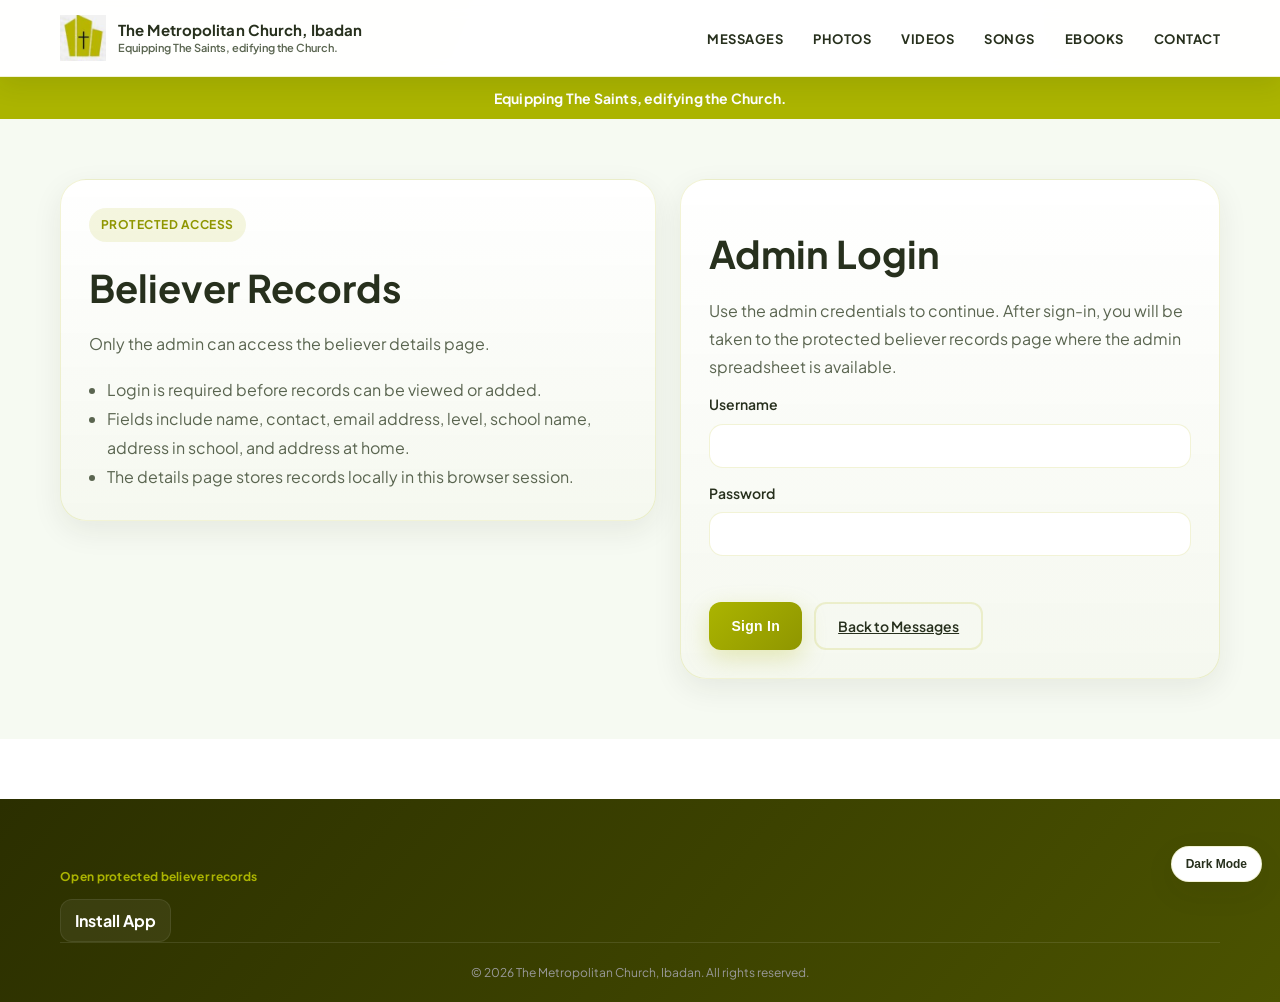
==== believer-details.html @ b8ca04b3 "Add files via upload" ====
<!DOCTYPE html>
<html lang="en">
<head>
    <meta charset="UTF-8">
    <meta name="viewport" content="width=device-width, initial-scale=1.0">
    <title>Believer Details | The Metropolitan Church, Ibadan</title>
    <link rel="stylesheet" href="styles.css">
</head>
<body>
    <nav class="navbar">
        <div class="nav-container">
            <div class="nav-logo">
                <img src="logo.png" alt="The Metropolitan Church logo" class="church-logo-image">
                <div class="brand-text">
                    <span class="church-name">The Metropolitan Church, Ibadan</span>
                    <span class="church-motto">Equipping The Saints, edifying the Church.</span>
                </div>
            </div>
            <ul class="nav-menu" id="navMenu">
                <li class="nav-item"><a href="index.html" class="nav-link">MESSAGES</a></li>
                <li class="nav-item"><a href="photos.html" class="nav-link">PHOTOS</a></li>
                <li class="nav-item"><a href="videos.html" class="nav-link">VIDEOS</a></li>
                <li class="nav-item"><a href="songs.html" class="nav-link">SONGS</a></li>
                <li class="nav-item"><a href="ebooks.html" class="nav-link">EBOOKS</a></li>
                <li class="nav-item"><a href="contact.html" class="nav-link">CONTACT</a></li>
            </ul>
            <div class="nav-toggle" id="navToggle">
                <span></span>
                <span></span>
                <span></span>
            </div>
        </div>
    </nav>

    <section class="motto-banner" aria-label="Church motto">
        <p>Equipping The Saints, edifying the Church.</p>
    </section>

    <section class="section bg-light">
        <div class="container" id="believerDetailsPage">
            <div class="auth-panel" style="max-width: 760px; margin: 0 auto;">
                <span class="auth-kicker">Protected Records</span>
                <h2>Admin Spreadsheet</h2>
                <p>This page is limited to admin access. Use the spreadsheet link below to view the records.</p>
                <div class="details-toolbar-actions" style="margin-top: 22px; flex-wrap: wrap;">
                    <a href="https://docs.google.com/spreadsheets/d/1bCGuGFbTkvkgX9Ftc40aV59Pl0Q-dfIAztJ81ndfBuY/edit?usp=sharing" target="_blank" rel="noopener noreferrer" class="btn btn-primary">Open Admin Spreadsheet</a>
                    <button type="button" id="logoutBtn" class="btn btn-secondary">Logout</button>
                </div>
            </div>
        </div>
    </section>

    <footer class="footer">
        <div class="container">
            <div class="footer-admin-link">
                <a href="believer-login.html">Admin Access</a>
            </div>
            <div class="footer-install">
                <a href="#" id="installAppLink" class="install-link">Install App</a>
            </div>
            <div class="footer-bottom">
                <p>&copy; 2026 The Metropolitan Church, Ibadan. All rights reserved.</p>
            </div>
        </div>
    </footer>

    <script src="script.js"></script>
</body>
</html>
---- styles.css ----
/* ============================================
   Global Styles
   ============================================ */
@import url('https://fonts.googleapis.com/css2?family=Plus+Jakarta+Sans:wght@400;500;600;700;800&family=Source+Serif+4:wght@600;700&display=swap');

* {
    margin: 0;
    padding: 0;
    box-sizing: border-box;
}

:root {
    --primary-color: #abb400;
    --primary-dark: #8f9600;
    --dark-bg: #ffffff;
    --light-bg: #f6faf2;
    --soft-bg: #fbfdf8;
    --text-dark: #27301d;
    --text-light: #5a6550;
    --white: #ffffff;
    --border-color: #d8e1cf;
    --shadow-soft: 0 10px 30px rgba(35, 43, 24, 0.08);
    --shadow-card: 0 14px 28px rgba(35, 43, 24, 0.09);
    --radius-sm: 8px;
    --radius-md: 14px;
    --radius-lg: 20px;
    --page-bg: #ffffff;
    --page-bg-alt: #f6faf2;
    --surface-bg: rgba(255, 255, 255, 0.93);
    --surface-border: rgba(171, 180, 0, 0.16);
    --text-primary: #27301d;
    --text-secondary: #5a6550;
    --footer-bg: linear-gradient(130deg, #2b2f00 0%, #3c4200 55%, #4b5300 100%);
    --footer-link: #ccc;
    --theme-toggle-bg: #ffffff;
    --theme-toggle-color: #27301d;
    --card-bg: #ffffff;
    --input-bg: #ffffff;
    --input-color: #27301d;
}

body[data-theme='dark'] {
    --page-bg: #0f1310;
    --page-bg-alt: #171c18;
    --surface-bg: rgba(18, 23, 19, 0.92);
    --surface-border: rgba(171, 180, 0, 0.18);
    --text-primary: #edf2e6;
    --text-secondary: #b7c1ad;
    --footer-bg: linear-gradient(130deg, #0d1008 0%, #14190d 55%, #1b220f 100%);
    --footer-link: #d2d8ca;
    --theme-toggle-bg: #1f241d;
    --theme-toggle-color: #edf2e6;
    --card-bg: #171c18;
    --input-bg: #111611;
    --input-color: #edf2e6;
}

body {
    font-family: 'Plus Jakarta Sans', 'Segoe UI', Tahoma, Geneva, Verdana, sans-serif;
    line-height: 1.6;
    color: var(--text-primary);
    background:
        radial-gradient(circle at 10% -10%, rgba(171, 180, 0, 0.12), transparent 38%),
        radial-gradient(circle at 95% 0%, rgba(171, 180, 0, 0.08), transparent 30%),
        var(--page-bg);
    transition: background-color 0.3s ease, color 0.3s ease;
}

.container {
    max-width: 1200px;
    margin: 0 auto;
    padding: 0 20px;
}

/* ============================================
   Navigation
   ============================================ */
.navbar {
    background: var(--surface-bg);
    padding: 15px 0;
    position: sticky;
    top: 0;
    z-index: 1000;
    border-bottom: 1px solid var(--surface-border);
    box-shadow: 0 8px 24px rgba(33, 41, 22, 0.1);
    backdrop-filter: blur(8px);
}

.nav-container {
    max-width: 1200px;
    margin: 0 auto;
    padding: 0 20px;
    display: flex;
    justify-content: space-between;
    align-items: center;
}

.nav-logo {
    display: flex;
    align-items: center;
    gap: 12px;
    font-weight: 600;
    color: var(--text-primary);
    font-size: 16px;
}

.church-logo-image {
    width: 46px;
    height: 46px;
    object-fit: contain;
    flex: 0 0 auto;
}

.brand-text {
    display: flex;
    flex-direction: column;
    gap: 2px;
}

.church-name {
    display: inline;
    font-size: 15px;
    font-weight: 700;
    line-height: 1.1;
    letter-spacing: 0.1px;
}

.church-motto {
    font-size: 11px;
    color: var(--text-secondary);
    line-height: 1.2;
}

.nav-menu {
    display: flex;
    list-style: none;
    gap: 30px;
    align-items: center;
}

.nav-item {
    position: relative;
}

.nav-link {
    color: var(--text-primary);
    text-decoration: none;
    font-size: 13px;
    font-weight: 700;
    letter-spacing: 0.5px;
    transition: color 0.3s ease;
    padding: 6px 0;
    position: relative;
}

.nav-link::after {
    content: '';
    position: absolute;
    left: 0;
    bottom: -2px;
    width: 100%;
    height: 2px;
    background: var(--primary-color);
    transform: scaleX(0);
    transform-origin: left;
    transition: transform 0.25s ease;
}

.nav-link:hover {
    color: var(--primary-color);
}

.nav-link:hover::after {
    transform: scaleX(1);
}

.nav-item.dropdown .nav-link::after {
    content: '▼';
    font-size: 10px;
    margin-left: 5px;
}

.dropdown-menu {
    display: none;
    position: absolute;
    top: 100%;
    left: 0;
    background: var(--surface-bg);
    border: 1px solid var(--surface-border);
    list-style: none;
    min-width: 180px;
    margin-top: 10px;
    border-radius: var(--radius-sm);
    overflow: hidden;
    box-shadow: var(--shadow-soft);
}

.dropdown-menu li a {
    display: block;
    padding: 10px 15px;
    color: var(--text-primary);
    text-decoration: none;
    font-size: 12px;
    transition: background 0.3s ease;
}

.dropdown-menu li a:hover {
    background: var(--primary-color);
    color: var(--white);
}

.nav-item:hover .dropdown-menu {
    display: block;
}

.nav-toggle {
    display: none;
    flex-direction: column;
    cursor: pointer;
}

.nav-toggle span {
    width: 25px;
    height: 3px;
    background: var(--text-primary);
    margin: 5px 0;
    border-radius: 2px;
    transition: all 0.3s ease;
}

/* ============================================
   Hero Section
   ============================================ */
.hero {
    background:
        linear-gradient(120deg, rgba(171, 180, 0, 0.95) 0%, rgba(241, 246, 224, 0.95) 52%, rgba(255, 255, 255, 1) 100%),
        radial-gradient(circle at 80% 12%, rgba(143, 150, 0, 0.25), transparent 34%);
    color: #1f2a11;
    padding: 100px 20px;
    text-align: center;
    min-height: 500px;
    display: flex;
    align-items: center;
    justify-content: center;
    position: relative;
}

.hero::after {
    content: '';
    position: absolute;
    inset: 0;
    background: linear-gradient(to bottom, rgba(255, 255, 255, 0), rgba(255, 255, 255, 0.22));
    pointer-events: none;
}

.motto-banner {
    background: #abb400;
    color: #ffffff;
    text-align: center;
    padding: 10px 16px;
    font-weight: 700;
    font-size: 14px;
    letter-spacing: 0.2px;
}

.motto-banner p {
    margin: 0;
}

.breadcrumb-bar {
    padding: 18px 0 0;
}

.breadcrumb {
    display: inline-flex;
    align-items: center;
    gap: 8px;
    padding: 10px 14px;
    background: rgba(171, 180, 0, 0.08);
    border: 1px solid rgba(171, 180, 0, 0.18);
    border-radius: 999px;
    font-size: 14px;
    color: var(--text-light);
    box-shadow: 0 2px 8px rgba(0, 0, 0, 0.04);
}

.breadcrumb a {
    color: var(--text-primary);
    text-decoration: none;
    font-weight: 600;
}

.breadcrumb a:hover {
    color: var(--primary-color);
}

.breadcrumb-separator {
    color: var(--primary-dark);
}

.breadcrumb-current {
    color: var(--text-light);
    font-weight: 600;
}

.hero-content h1 {
    font-family: 'Source Serif 4', Georgia, serif;
    font-size: 48px;
    margin-bottom: 10px;
    font-weight: 700;
    letter-spacing: 0.25px;
}

.hero-content p {
    font-size: 24px;
    margin-bottom: 30px;
    opacity: 0.95;
}

.hero-motto {
    font-size: 18px;
    margin-top: -10px;
    margin-bottom: 28px;
}

.cta-button {
    background: linear-gradient(135deg, var(--primary-color) 0%, var(--primary-dark) 100%);
    color: var(--white);
    border: none;
    padding: 15px 40px;
    font-size: 16px;
    font-weight: 700;
    letter-spacing: 0.5px;
    border-radius: 14px;
    cursor: pointer;
    transition: all 0.3s cubic-bezier(0.4, 0, 0.2, 1);
    box-shadow: 0 12px 28px rgba(143, 150, 0, 0.32);
    position: relative;
    overflow: hidden;
}

.cta-button::before {
    content: '';
    position: absolute;
    top: 0;
    left: -100%;
    width: 100%;
    height: 100%;
    background: linear-gradient(90deg, transparent, rgba(255, 255, 255, 0.2), transparent);
    transition: left 0.6s ease;
}

.cta-button:hover::before {
    left: 100%;
}

.cta-button:hover {
    background: linear-gradient(135deg, var(--primary-dark) 0%, color-mix(in srgb, var(--primary-dark) 70%, black 30%) 100%);
    transform: translateY(-4px);
    box-shadow: 0 16px 36px rgba(143, 150, 0, 0.4);
}

.cta-button:active {
    transform: translateY(-1px);
    box-shadow: 0 8px 20px rgba(143, 150, 0, 0.28);
}

/* ============================================
   Sections
   ============================================ */
.section {
    padding: 60px 0;
    position: relative;
}

.section.bg-light {
    background-color: var(--page-bg-alt);
}

.section-title {
    font-family: 'Source Serif 4', Georgia, serif;
    font-size: 32px;
    font-weight: 700;
    margin-bottom: 40px;
    color: var(--text-primary);
    border-bottom: 3px solid var(--primary-color);
    padding-bottom: 15px;
    display: inline-block;
}

/* ============================================
   Media Grid
   ============================================ */
.media-grid {
    display: grid;
    grid-template-columns: repeat(auto-fit, minmax(300px, 1fr));
    gap: 30px;
}

@media (max-width: 768px) {
    .media-grid {
        display: flex;
        gap: 18px;
        overflow-x: auto;
        overflow-y: hidden;
        padding-bottom: 12px;
        scroll-behavior: smooth;
        -webkit-overflow-scrolling: touch;
        scroll-snap-type: x proximity;
    }

    .media-grid::-webkit-scrollbar {
        height: 6px;
    }

    .media-grid::-webkit-scrollbar-track {
        background: rgba(16, 20, 12, 0.08);
        border-radius: 999px;
    }

    .media-grid::-webkit-scrollbar-thumb {
        background: var(--primary-color);
        border-radius: 999px;
    }

    .media-card {
        flex: 0 0 clamp(260px, 82vw, 340px);
        max-width: clamp(260px, 82vw, 340px);
        scroll-snap-align: start;
        scroll-snap-stop: always;
    }

    .grid-actions {
        display: flex;
        justify-content: center;
        position: sticky;
        bottom: 14px;
        z-index: 5;
        padding: 14px 0 6px;
        margin-top: 10px;
        background: linear-gradient(180deg, rgba(250, 248, 242, 0.15), rgba(250, 248, 242, 0.96) 38%, rgba(250, 248, 242, 1) 100%);
        backdrop-filter: blur(8px);
    }

    #seeMoreBtn {
        display: inline-flex;
        align-items: center;
        justify-content: center;
        margin: 0 auto;
        padding: 10px 22px;
        border-radius: 999px;
        box-shadow: 0 10px 24px rgba(16, 20, 12, 0.12);
    }
}

.media-card {
    background: linear-gradient(180deg, var(--card-bg) 0%, rgba(255,255,255,0.02) 100%);
    border: 1px solid rgba(16,20,12,0.06);
    border-radius: 14px;
    overflow: hidden;
    box-shadow: 0 8px 22px rgba(16,20,12,0.06);
    transition: transform 0.28s cubic-bezier(.2,.8,.2,1), box-shadow 0.28s ease;
    cursor: default;
}

/* Hide cards beyond visible limit */
.media-card.hidden {
    display: none;
}

.media-card:hover {
    transform: translateY(-6px);
    box-shadow: 0 18px 40px rgba(16,20,12,0.08);
}

.media-image {
    height: 180px;
    background: linear-gradient(135deg, #abb400 0%, #ffffff 100%);
    display: flex;
    align-items: center;
    justify-content: center;
    position: relative;
}

.power-summit-image {
    background:
        linear-gradient(rgba(35, 24, 10, 0.18), rgba(35, 24, 10, 0.18)),
        url('https://res.cloudinary.com/db1aj40dk/image/upload/v1778685741/powersummit1.0_k0af6x.jpg') center/cover no-repeat;
    border-bottom: 1px solid rgba(35, 24, 10, 0.12);
}

.cultivating-prayer-image {
    background:
        linear-gradient(rgba(35, 10, 60, 0.16), rgba(35, 10, 60, 0.16)),
        url('https://res.cloudinary.com/db1aj40dk/image/upload/v1778685740/cultivatingalifeofprayer_sh8bt3.jpg') center/cover no-repeat;
    border-bottom: 1px solid rgba(35, 10, 60, 0.12);
}

.leading-spirit-image {
    background:
        linear-gradient(rgba(15, 60, 120, 0.15), rgba(15, 60, 120, 0.15)),
        url('https://res.cloudinary.com/db1aj40dk/image/upload/v1778685742/The_Leading_of_the_Spirit_y01jgt.jpg') center/cover no-repeat;
    border-bottom: 1px solid rgba(15, 60, 120, 0.12);
}

.vision-image {
    background:
        linear-gradient(rgba(84, 50, 150, 0.15), rgba(84, 50, 150, 0.15)),
        url('https://res.cloudinary.com/db1aj40dk/image/upload/v1778685740/The_Vison_of_The_Metropolitan_Church_e2byh7.jpg') center/cover no-repeat;
    border-bottom: 1px solid rgba(84, 50, 150, 0.12);
}

.media-card h3 {
    padding: 22px 20px 8px;
    font-size: 18px;
    font-weight: 700;
    color: var(--text-primary);
    letter-spacing: 0.2px;
}

.media-card p {
    padding: 0 20px 16px;
    color: var(--text-secondary);
    font-size: 14px;
    line-height: 1.6;
}

.card-link {
    display: block;
    padding: 10px 20px 20px;
    color: var(--primary-color);
    text-decoration: none;
    font-weight: 600;
    font-size: 14px;
    transition: color 0.3s ease;
}

.card-link:hover {
    color: var(--primary-dark);
}

/* ============================================
   Radio Player
   ============================================ */
.radio-player {
    background: linear-gradient(160deg, var(--card-bg) 0%, var(--page-bg-alt) 100%);
    border: 1px solid rgba(171, 180, 0, 0.2);
    border-radius: var(--radius-lg);
    padding: 40px;
    text-align: center;
    box-shadow: var(--shadow-soft);
}

.radio-player h3 {
    font-size: 28px;
    margin-bottom: 10px;
    color: var(--text-primary);
}

.radio-player p {
    color: var(--text-secondary);
    margin-bottom: 30px;
}

.player-controls {
    display: flex;
    justify-content: center;
    align-items: center;
    gap: 30px;
    flex-wrap: wrap;
}

.play-btn {
    background: var(--primary-color);
    color: var(--white);
    border: none;
    padding: 12px 30px;
    font-size: 16px;
    font-weight: 600;
    border-radius: 999px;
    cursor: pointer;
    transition: all 0.3s ease;
    box-shadow: 0 8px 18px rgba(143, 150, 0, 0.32);
}

.play-btn:hover {
    background: var(--primary-dark);
}

.volume-control {
    display: flex;
    align-items: center;
    gap: 10px;
}

.volume-control input[type="range"] {
    width: 150px;
    cursor: pointer;
}

/* ============================================
   Video Cards
   ============================================ */
.video-card {
    background: var(--card-bg);
    border: 1px solid rgba(171, 180, 0, 0.18);
    border-radius: var(--radius-md);
    overflow: hidden;
    box-shadow: var(--shadow-soft);
    transition: all 0.3s ease;
}

.video-card:hover {
    transform: translateY(-5px);
    box-shadow: var(--shadow-card);
}

.video-thumbnail {
    height: 200px;
    background: linear-gradient(135deg, #abb400 0%, #ffffff 100%);
    position: relative;
    display: flex;
    align-items: center;
    justify-content: center;
}

.video-thumbnail::after {
    content: '▶';
    font-size: 48px;
    color: var(--white);
    opacity: 0.8;
}

.video-card h3 {
    padding: 20px 20px 10px;
    font-size: 18px;
    color: var(--text-primary);
}

.video-card p {
    padding: 0 20px 20px;
    color: var(--text-secondary);
    font-size: 14px;
}

/* ============================================
   Songs Grid
   ============================================ */
.songs-grid {
    display: grid;
    grid-template-columns: repeat(auto-fit, minmax(200px, 1fr));
    gap: 25px;
}

.song-item {
    text-align: center;
    cursor: pointer;
    transition: transform 0.3s ease;
    background: linear-gradient(165deg, var(--card-bg) 0%, var(--page-bg-alt) 100%);
    border: 1px solid rgba(171, 180, 0, 0.16);
    border-radius: var(--radius-md);
    padding: 14px;
    box-shadow: 0 8px 18px rgba(35, 43, 24, 0.07);
}

.song-item:hover {
    transform: translateY(-4px);
}

.song-cover {
    width: 100%;
    aspect-ratio: 1;
    background: linear-gradient(135deg, #abb400 0%, #ffffff 100%);
    border-radius: 10px;
    margin-bottom: 15px;
    box-shadow: 0 8px 18px rgba(35, 43, 24, 0.12);
}

.song-item h4 {
    font-size: 16px;
    color: var(--text-primary);
    margin-bottom: 5px;
}

.song-item p {
    font-size: 13px;
    color: var(--text-secondary);
}

.song-link {
    display: inline-block;
    margin-top: 12px;
    padding: 8px 16px;
    background: var(--primary-color);
    color: var(--white);
    text-decoration: none;
    border-radius: 999px;
    font-weight: 600;
    font-size: 12px;
    transition: all 0.3s ease;
}

.song-link:hover {
    background: var(--primary-dark);
    transform: scale(1.05);
}

/* ============================================
   EBooks
   ============================================ */
.ebook-card {
    background: var(--card-bg);
    border: 1px solid rgba(171, 180, 0, 0.18);
    border-radius: var(--radius-md);
    overflow: hidden;
    box-shadow: var(--shadow-soft);
    transition: all 0.3s ease;
}

.ebook-card:hover {
    transform: translateY(-5px);
    box-shadow: var(--shadow-card);
}

.ebook-cover {
    height: 200px;
    background: linear-gradient(135deg, #abb400 0%, #ffffff 100%);
}

.ebook-card h3 {
    padding: 20px 20px 10px;
    font-size: 18px;
    color: var(--text-primary);
}

.ebook-card p {
    padding: 0 20px 15px;
    color: var(--text-secondary);
    font-size: 14px;
}

.download-btn {
    display: inline-block;
    margin: 10px 20px 20px;
    padding: 10px 25px;
    background: var(--primary-color);
    color: var(--white);
    text-decoration: none;
    border-radius: 999px;
    font-weight: 600;
    font-size: 13px;
    transition: all 0.3s ease;
    border: none;
    cursor: pointer;
}

.download-btn:hover {
    background: var(--primary-dark);
}

/* ============================================
   Enhanced Button Styles - Mature & Professional
   ============================================ */

/* Generic button styles used across the site */
.btn {
    display: inline-flex;
    align-items: center;
    justify-content: center;
    gap: 8px;
    padding: 11px 22px;
    border-radius: 12px;
    font-weight: 600;
    font-size: 14px;
    border: none;
    cursor: pointer;
    transition: all 0.3s cubic-bezier(0.4, 0, 0.2, 1);
    position: relative;
    overflow: hidden;
}

/* Enhanced Primary Button */
.btn-primary {
    background: linear-gradient(135deg, var(--primary-color) 0%, var(--primary-dark) 100%);
    color: var(--white);
    box-shadow: 0 8px 24px rgba(171, 180, 0, 0.25);
    letter-spacing: 0.3px;
}

.btn-primary::before {
    content: '';
    position: absolute;
    top: 0;
    left: -100%;
    width: 100%;
    height: 100%;
    background: linear-gradient(90deg, transparent, rgba(255, 255, 255, 0.2), transparent);
    transition: left 0.5s ease;
}

.btn-primary:hover::before {
    left: 100%;
}

.btn-primary:hover {
    background: linear-gradient(135deg, var(--primary-dark) 0%, color-mix(in srgb, var(--primary-dark) 70%, black 30%) 100%);
    transform: translateY(-3px);
    box-shadow: 0 12px 32px rgba(171, 180, 0, 0.35);
}

.btn-primary:active {
    transform: translateY(-1px);
    box-shadow: 0 6px 16px rgba(171, 180, 0, 0.25);
}

/* Secondary Button - Outlined Style */
.btn-secondary {
    background: transparent;
    color: var(--text-primary);
    border: 2px solid var(--surface-border);
}

.btn-secondary:hover {
    border-color: var(--primary-color);
    background: rgba(171, 180, 0, 0.06);
    color: var(--primary-dark);
    transform: translateY(-2px);
    box-shadow: 0 8px 16px rgba(171, 180, 0, 0.12);
}

.btn-secondary:active {
    transform: translateY(0);
}

/* Open Series Button - Unique Chevron Style */
.btn[onclick*="toggleSeries"] {
    background: linear-gradient(135deg, #6b8e00 0%, #5a7600 100%);
    color: #ffffff;
    box-shadow: 0 8px 24px rgba(107, 142, 0, 0.28);
    border: 1px solid rgba(255, 255, 255, 0.15);
    font-weight: 700;
    letter-spacing: 0.5px;
}

.btn[onclick*="toggleSeries"]::after {
    content: '▼';
    display: inline-block;
    font-size: 10px;
    margin-left: 4px;
    transition: transform 0.3s ease;
}

.btn[onclick*="toggleSeries"]:hover {
    background: linear-gradient(135deg, #5a7600 0%, #4a6500 100%);
    transform: translateY(-3px);
    box-shadow: 0 12px 32px rgba(107, 142, 0, 0.35);
}

.btn[onclick*="toggleSeries"]:hover::after {
    transform: translateY(2px);
}

/* Listen Button - Audio Player Style */
.listen-btn {
    background: linear-gradient(135deg, #8f9600 0%, #7a8200 100%);
    color: #ffffff;
    box-shadow: 0 6px 20px rgba(143, 150, 0, 0.24);
    border: 1px solid rgba(255, 255, 255, 0.12);
    -webkit-tap-highlight-color: transparent;
    user-select: none;
    -webkit-user-select: none;
    padding: 9px 18px;
    font-size: 13px;
    font-weight: 600;
    position: relative;
}

.listen-btn::before {
    content: '▶';
    display: inline-block;
    margin-right: 6px;
    font-size: 11px;
    transition: transform 0.3s ease;
}

.listen-btn:hover {
    background: linear-gradient(135deg, #7a8200 0%, #6a7200 100%);
    transform: translateY(-2px);
    box-shadow: 0 8px 24px rgba(143, 150, 0, 0.32);
}

.listen-btn:hover::before {
    transform: scale(1.2);
}

.listen-btn:active {
    transform: translateY(0);
    box-shadow: 0 4px 12px rgba(143, 150, 0, 0.2);
}

/* Folder Access Button - File Manager Style */
.listen-btn[aria-label*="Folder"],
.listen-btn[aria-label*="Access Folder"] {
    background: linear-gradient(135deg, #7a6f4a 0%, #5f5840 100%);
    box-shadow: 0 8px 22px rgba(80, 70, 40, 0.24);
    border: 1px solid rgba(255, 255, 255, 0.12);
    font-weight: 700;
    letter-spacing: 0.3px;
}

.listen-btn[aria-label*="Folder"]::before,
.listen-btn[aria-label*="Access Folder"]::before {
    content: '📁';
    display: inline-block;
    margin-right: 6px;
    font-size: 13px;
}

.listen-btn[aria-label*="Folder"]:hover,
.listen-btn[aria-label*="Access Folder"]:hover {
    background: linear-gradient(135deg, #5f5840 0%, #4a4630 100%);
    transform: translateY(-3px);
    box-shadow: 0 12px 28px rgba(80, 70, 40, 0.32);
}

/* General button focus state */
.btn:focus {
    outline: none;
}

.btn:focus-visible {
    box-shadow: 0 0 0 4px rgba(171, 180, 0, 0.25), 
                inset 0 0 0 2px rgba(171, 180, 0, 0.4);
}

/* ============================================
   Unavailable / Admin Access Pages
   ============================================ */
.notice-card,
.auth-panel {
    background: linear-gradient(180deg, rgba(255,255,255,0.94), rgba(245,248,239,0.98));
    border: 1px solid var(--surface-border);
    border-radius: 26px;
    padding: 28px;
    box-shadow: var(--shadow-soft);
}

.notice-tag,
.auth-kicker {
    display: inline-flex;
    align-items: center;
    gap: 6px;
    padding: 7px 12px;
    border-radius: 999px;
    background: rgba(171, 180, 0, 0.12);
    color: var(--primary-dark);
    font-size: 12px;
    font-weight: 700;
    letter-spacing: 0.04em;
    text-transform: uppercase;
}

.notice-card h2,
.auth-panel h2 {
    margin-top: 16px;
    margin-bottom: 12px;
    font-size: clamp(26px, 4vw, 38px);
}

.notice-card p,
.auth-panel p,
.page-intro {
    color: var(--text-secondary);
    line-height: 1.75;
}

.notice-actions {
    display: flex;
    flex-wrap: wrap;
    gap: 12px;
    margin-top: 24px;
}

.auth-layout {
    display: grid;
    grid-template-columns: minmax(0, 1.05fr) minmax(0, 0.95fr);
    gap: 24px;
    align-items: start;
}

.auth-panel ul {
    margin-top: 18px;
    padding-left: 18px;
    color: var(--text-secondary);
    line-height: 1.8;
}

.auth-form {
    display: grid;
    gap: 14px;
    margin-top: 12px;
}

.auth-form label {
    display: grid;
    gap: 8px;
    font-size: 14px;
    font-weight: 600;
    color: var(--text-primary);
}

.auth-form input,
.auth-form select,
.auth-form textarea {
    width: 100%;
    padding: 12px 14px;
    border: 1px solid var(--surface-border);
    border-radius: 14px;
    background: var(--input-bg);
    color: var(--input-color);
    font-family: inherit;
    font-size: 14px;
}

.auth-form textarea {
    min-height: 110px;
    resize: vertical;
}

.auth-form input:focus,
.auth-form select:focus,
.auth-form textarea:focus {
    outline: none;
    border-color: var(--primary-color);
    box-shadow: 0 0 0 3px rgba(168, 178, 17, 0.18);
}

.auth-form-actions {
    display: flex;
    flex-wrap: wrap;
    gap: 12px;
}

.login-error {
    min-height: 18px;
    color: #a82c2c;
    font-size: 13px;
    font-weight: 600;
}

.details-toolbar {
    display: flex;
    flex-wrap: wrap;
    gap: 12px;
    justify-content: space-between;
    align-items: center;
    margin-bottom: 18px;
}

.details-note {
    color: var(--text-secondary);
    font-size: 13px;
}

.table-shell {
    overflow-x: auto;
    border: 1px solid var(--surface-border);
    border-radius: 22px;
    background: var(--card-bg);
    box-shadow: var(--shadow-soft);
}

.believer-table {
    width: 100%;
    min-width: 980px;
    border-collapse: collapse;
}

.believer-table th,
.believer-table td {
    padding: 14px 16px;
    border-bottom: 1px solid var(--surface-border);
    text-align: left;
    font-size: 14px;
    vertical-align: top;
}

.believer-table th {
    background: rgba(171, 180, 0, 0.1);
    color: var(--text-primary);
    font-size: 12px;
    letter-spacing: 0.04em;
    text-transform: uppercase;
}

.believer-table tbody tr:nth-child(even) {
    background: rgba(255, 255, 255, 0.55);
}

.empty-state-row td {
    text-align: center;
    color: var(--text-secondary);
    padding: 28px 16px;
}

.record-form-grid {
    display: grid;
    grid-template-columns: repeat(2, minmax(0, 1fr));
    gap: 14px;
}

.record-form-grid .full-width {
    grid-column: 1 / -1;
}

@media (max-width: 860px) {
    .auth-layout,
    .record-form-grid {
        grid-template-columns: 1fr;
    }
}

/* Mobile: collapse media grid and show 'See more' */
.grid-actions {
    text-align: center;
    margin-top: 18px;
}

@media (max-width: 768px) {
    #seeMoreBtn {
        display: inline-flex;
    }

    .media-grid.collapsed .media-card.hidden {
        display: none;
    }
}

@media (min-width: 769px) {
    #seeMoreBtn { display: none; }
}

/* ============================================
   Contact Section
   ============================================ */
.contact-content {
    display: grid;
    grid-template-columns: 1fr 1fr;
    gap: 50px;
    align-items: start;
}

.contact-info {
    display: grid;
    grid-template-columns: 1fr;
    gap: 25px;
}

.contact-item h4 {
    font-size: 16px;
    color: var(--text-primary);
    margin-bottom: 8px;
}

.contact-item p {
    color: var(--text-secondary);
    font-size: 14px;
    line-height: 1.8;
}

.contact-form {
    display: flex;
    flex-direction: column;
    gap: 15px;
}

.contact-form input,
.contact-form textarea {
    padding: 12px 15px;
    border: 1px solid var(--surface-border);
    border-radius: 10px;
    background: var(--input-bg);
    color: var(--input-color);
    font-family: inherit;
    font-size: 14px;
    transition: border-color 0.3s ease;
}

.contact-form input:focus,
.contact-form textarea:focus {
    outline: none;
    border-color: var(--primary-color);
    box-shadow: 0 0 0 3px rgba(168, 178, 17, 0.2);
}

.submit-btn {
    background: var(--primary-color);
    color: var(--white);
    border: none;
    padding: 12px 30px;
    font-size: 16px;
    font-weight: 600;
    border-radius: 999px;
    cursor: pointer;
    transition: all 0.3s ease;
    align-self: flex-start;
    box-shadow: 0 8px 18px rgba(143, 150, 0, 0.3);
}

.submit-btn:hover {
    background: var(--primary-dark);
    transform: translateY(-2px);
}

/* ============================================
   Footer
   ============================================ */
.footer {
    background: var(--footer-bg);
    color: var(--white);
    padding: 50px 0 20px;
    margin-top: 60px;
}

.footer-content {
    display: grid;
    grid-template-columns: repeat(auto-fit, minmax(250px, 1fr));
    gap: 40px;
    margin-bottom: 30px;
}

.footer-section h4 {
    font-size: 16px;
    margin-bottom: 15px;
    color: var(--primary-color);
}

.footer-section p,
.footer-section a {
    font-size: 13px;
    color: var(--footer-link);
    line-height: 1.8;
}

.footer-section ul {
    list-style: none;
}

.footer-section li {
    margin-bottom: 8px;
}

.footer-section a {
    text-decoration: none;
    transition: color 0.3s ease;
}

.footer-section a:hover {
    color: var(--primary-color);
}

.social-links {
    display: flex;
    gap: 15px;
}

.social-icon {
    display: inline-flex;
    align-items: center;
    justify-content: center;
    width: 40px;
    height: 40px;
    background: rgba(168, 178, 17, 0.22);
    border-radius: 50%;
    color: var(--primary-color);
    text-decoration: none;
    font-weight: 600;
    transition: all 0.3s ease;
}

.social-icon:hover {
    background: var(--primary-color);
    color: var(--white);
}

.footer-bottom {
    text-align: center;
    padding-top: 20px;
    border-top: 1px solid rgba(255, 255, 255, 0.1);
    color: #999;
    font-size: 12px;
}

.footer-admin-link {
    margin-top: 18px;
    font-size: 12px;
    letter-spacing: 0.3px;
}

.footer-admin-link a {
    color: var(--primary-color);
    text-decoration: none;
    font-weight: 700;
}

.footer-admin-link a:hover {
    text-decoration: underline;
}

.footer-install {
    margin-top: 12px;
}

.install-link {
    display: inline-flex;
    align-items: center;
    gap: 8px;
    padding: 8px 14px;
    background: rgba(255,255,255,0.06);
    color: var(--white);
    border: 1px solid rgba(255,255,255,0.08);
    border-radius: 12px;
    font-weight: 700;
    text-decoration: none;
    cursor: pointer;
}

.install-link:hover {
    background: rgba(255,255,255,0.12);
}

.install-link.is-installed {
    background: rgba(255,255,255,0.16);
    color: var(--primary-color);
    border-color: rgba(255,255,255,0.18);
    cursor: default;
    pointer-events: none;
}

.theme-toggle {
    border: 1px solid var(--surface-border);
    background: var(--theme-toggle-bg);
    color: var(--theme-toggle-color);
    border-radius: 999px;
    padding: 10px 14px;
    font-size: 12px;
    font-weight: 700;
    cursor: pointer;
    box-shadow: var(--shadow-soft);
    transition: transform 0.2s ease, background-color 0.3s ease, color 0.3s ease;
}

/* ============================================
   Series / Volumes UI
   ============================================ */
.series-card .card-actions {
    padding: 12px 20px 18px;
}

.volume-list {
    background: linear-gradient(135deg, rgba(171,180,0,0.08), rgba(171,180,0,0.03));
    border: 2px solid rgba(171, 180, 0, 0.2);
    border-radius: 14px;
    padding: 16px 18px;
    animation: slideDown 0.3s ease-out;
}

@keyframes slideDown {
    from {
        opacity: 0;
        transform: translateY(-10px);
    }
    to {
        opacity: 1;
        transform: translateY(0);
    }
}

.volume-list ul li {
    padding: 10px 12px;
    border-bottom: 1px solid rgba(171, 180, 0, 0.1);
    border-radius: 8px;
    transition: all 0.2s ease;
    display: flex;
    align-items: center;
    justify-content: space-between;
}

.volume-list ul li:last-child {
    border-bottom: none;
}

.volume-list ul li:hover {
    background: rgba(171, 180, 0, 0.06);
    padding-left: 16px;
}

.volume-list ul li a {
    color: var(--primary-color);
    text-decoration: none;
    font-weight: 600;
}

.volume-list ul li strong {
    color: var(--text-primary);
    margin-right: 8px;
    font-weight: 700;
    display: inline-block;
    min-width: 85px;
}

@media (max-width: 640px) {
    .volume-list ul li { padding: 10px 0; }
    .media-image { height: 160px; }
}

.theme-toggle:hover {
    transform: translateY(-1px);
}

.theme-toggle-fab {
    position: fixed;
    right: 18px;
    bottom: 18px;
    z-index: 1100;
}

/* ============================================
   Search Section
   ============================================ */
.search-section {
    background: linear-gradient(130deg, var(--primary-color) 0%, #96a000 100%);
    padding: 30px 0;
}

.search-box {
    display: flex;
    gap: 10px;
    max-width: 600px;
    margin: 0 auto;
}

.search-input {
    flex: 1;
    padding: 12px 18px;
    border: 2px solid var(--surface-border);
    border-radius: 999px;
    font-size: 14px;
    color: var(--input-color);
    background-color: var(--input-bg);
    transition: border-color 0.3s ease;
}

.search-input::placeholder {
    color: var(--text-secondary);
}

.search-input:focus {
    outline: none;
    border-color: var(--primary-dark);
    box-shadow: 0 0 0 3px rgba(168, 178, 17, 0.2);
}

.search-btn {
    padding: 12px 28px;
    background: linear-gradient(135deg, var(--primary-color) 0%, var(--primary-dark) 100%);
    color: var(--white);
    border: none;
    border-radius: 12px;
    font-size: 14px;
    font-weight: 700;
    cursor: pointer;
    transition: all 0.3s cubic-bezier(0.4, 0, 0.2, 1);
    box-shadow: 0 8px 20px rgba(143, 150, 0, 0.3);
    position: relative;
    overflow: hidden;
    letter-spacing: 0.3px;
}

.search-btn::before {
    content: '🔍';
    display: inline-block;
    margin-right: 6px;
    font-size: 14px;
    transition: transform 0.3s ease;
}

.search-btn:hover {
    background: linear-gradient(135deg, var(--primary-dark) 0%, color-mix(in srgb, var(--primary-dark) 70%, black 30%) 100%);
    transform: translateY(-3px);
    box-shadow: 0 12px 28px rgba(143, 150, 0, 0.4);
}

.search-btn:hover::before {
    transform: scale(1.15);
}

.search-btn:active {
    transform: translateY(-1px);
    box-shadow: 0 6px 16px rgba(143, 150, 0, 0.28);
}

.no-results {
    text-align: center;
    padding: 40px 0;
    color: var(--text-light);
    font-size: 16px;
}

/* ============================================
   Responsive Design
   ============================================ */
@media (max-width: 768px) {
    .church-name {
        font-size: 13px;
    }

    .church-motto {
        display: none;
    }

    .nav-menu {
        position: absolute;
        top: 60px;
        left: 0;
        right: 0;
        background: var(--white);
        background: var(--surface-bg);
        flex-direction: column;
        gap: 0;
        max-height: 0;
        overflow: hidden;
        transition: max-height 0.3s ease;
    }

    .nav-menu.active {
        max-height: 400px;
    }

    .nav-item {
        width: 100%;
    }

    .nav-link {
        display: block;
        padding: 12px 20px;
        border-bottom: 1px solid rgba(0, 0, 0, 0.1);
    }

    .nav-link::after {
        display: none;
    }

    .dropdown-menu {
        position: static;
        display: none;
        background: #f0f0f0;
        margin-top: 0;
    }

    .nav-item.dropdown.active .dropdown-menu {
        display: block;
    }

    .nav-toggle {
        display: flex;
    }

    .nav-toggle.active span:nth-child(1) {
        transform: rotate(45deg) translate(10px, 10px);
    }

    .nav-toggle.active span:nth-child(2) {
        opacity: 0;
    }

    .nav-toggle.active span:nth-child(3) {
        transform: rotate(-45deg) translate(7px, -7px);
    }

    .hero-content h1 {
        font-size: 36px;
    }

    .hero-content p {
        font-size: 18px;
    }

    .section {
        padding: 40px 0;
    }

    .section-title {
        font-size: 24px;
    }

    .contact-content {
        grid-template-columns: 1fr;
        gap: 30px;
    }

    .media-grid {
        grid-template-columns: 1fr;
    }

    .media-card h3,
    .video-card h3,
    .ebook-card h3 {
        font-size: 16px;
    }

    .songs-grid {
        grid-template-columns: repeat(2, 1fr);
    }

    .footer-content {
        grid-template-columns: 1fr;
        gap: 30px;
    }

    .search-box {
        flex-direction: column;
    }

    .search-input,
    .search-btn {
        width: 100%;
    }
}

@media (max-width: 480px) {
    .nav-logo {
        gap: 8px;
    }

    .church-logo-image {
        width: 38px;
        height: 38px;
    }

    .church-name {
        font-size: 12px;
    }

    .hero {
        padding: 60px 20px;
        min-height: 350px;
    }

    .hero-motto {
        font-size: 15px;
    }

    .hero-content h1 {
        font-size: 28px;
    }

    .hero-content p {
        font-size: 16px;
    }

    .section {
        padding: 30px 0;
    }

    .section-title {
        font-size: 20px;
    }

    .cta-button {
        padding: 12px 25px;
        font-size: 14px;
    }

    .songs-grid {
        grid-template-columns: 1fr;
    }

    .player-controls {
        flex-direction: column;
    }

    .volume-control input[type="range"] {
        width: 100%;
    }
}
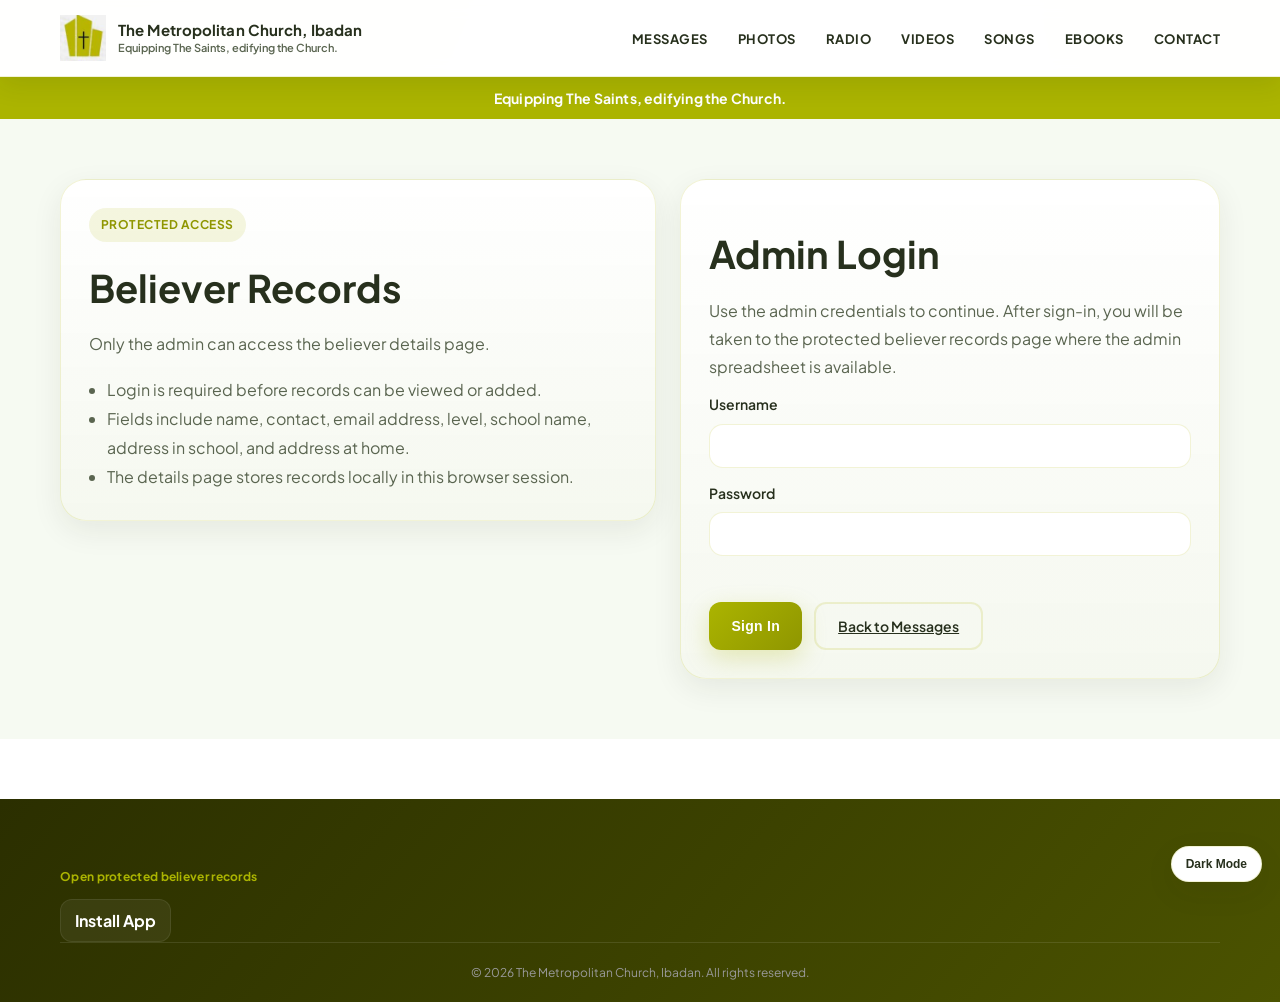
==== commit ff831770: "Add files via upload" ====
--- a/believer-details.html
+++ b/believer-details.html
@@ -19,6 +19,7 @@
             <ul class="nav-menu" id="navMenu">
                 <li class="nav-item"><a href="index.html" class="nav-link">MESSAGES</a></li>
                 <li class="nav-item"><a href="photos.html" class="nav-link">PHOTOS</a></li>
+                <li class="nav-item"><a href="radio.html" class="nav-link">RADIO</a></li>
                 <li class="nav-item"><a href="videos.html" class="nav-link">VIDEOS</a></li>
                 <li class="nav-item"><a href="songs.html" class="nav-link">SONGS</a></li>
                 <li class="nav-item"><a href="ebooks.html" class="nav-link">EBOOKS</a></li>
--- a/styles.css
+++ b/styles.css
@@ -37,6 +37,12 @@
     --card-bg: #ffffff;
     --input-bg: #ffffff;
     --input-color: #27301d;
+    --site-bg: #f6faf2;
+    --site-primary: #abb400;
+    --site-accent: #8f9600;
+    --site-alert-bg: #fff1f1;
+    --site-alert-border: rgba(179, 58, 58, 0.22);
+    --site-alert-text: #9f2f2f;
 }
 
 body[data-theme='dark'] {
@@ -53,6 +59,12 @@
     --card-bg: #171c18;
     --input-bg: #111611;
     --input-color: #edf2e6;
+    --site-bg: #171c18;
+    --site-primary: #d0d96c;
+    --site-accent: #abb400;
+    --site-alert-bg: rgba(159, 47, 47, 0.18);
+    --site-alert-border: rgba(214, 104, 104, 0.3);
+    --site-alert-text: #f2c4c4;
 }
 
 body {
@@ -269,6 +281,21 @@
 
 .breadcrumb-bar {
     padding: 18px 0 0;
+
+/* Top informational alert for Radio page */
+.top-alert {
+    padding: 10px 0;
+    margin: 12px 0 0;
+    background: linear-gradient(90deg, rgba(171,180,0,0.10), rgba(171,180,0,0.02));
+    border: 1px solid rgba(171,180,0,0.14);
+    border-radius: 12px;
+    color: var(--text-primary);
+}
+.top-alert p {
+    margin: 0;
+    padding: 6px 0;
+    font-weight: 700;
+}
 }
 
 .breadcrumb {
@@ -543,12 +570,18 @@
    Radio Player
    ============================================ */
 .radio-player {
-    background: linear-gradient(160deg, var(--card-bg) 0%, var(--page-bg-alt) 100%);
-    border: 1px solid rgba(171, 180, 0, 0.2);
-    border-radius: var(--radius-lg);
-    padding: 40px;
-    text-align: center;
-    box-shadow: var(--shadow-soft);
+    background:
+        radial-gradient(circle at top right, rgba(171, 180, 0, 0.12), transparent 32%),
+        linear-gradient(160deg, var(--site-bg) 0%, rgba(255, 255, 255, 0.95) 100%);
+    border: 1px solid rgba(171, 180, 0, 0.22);
+    border-radius: 24px;
+    padding: 32px;
+    box-shadow: 0 24px 56px rgba(35, 43, 24, 0.12);
+    position: relative;
+    overflow: hidden;
+    max-width: 860px;
+    margin: 0 auto;
+    text-align: left;
 }
 
 .radio-player h3 {
@@ -560,6 +593,305 @@
 .radio-player p {
     color: var(--text-secondary);
     margin-bottom: 30px;
+}
+
+.audio-player-section {
+    padding-top: 70px;
+    padding-bottom: 70px;
+}
+
+.audio-player-glow {
+    position: absolute;
+    inset: -1px;
+    pointer-events: none;
+    background:
+        radial-gradient(circle at top left, rgba(171, 180, 0, 0.14), transparent 22%),
+        radial-gradient(circle at bottom right, rgba(143, 150, 0, 0.12), transparent 26%);
+}
+
+.audio-player-header,
+.audio-player-body,
+.audio-actions,
+.audio-seek-wrap {
+    position: relative;
+    z-index: 1;
+}
+
+.audio-player-header {
+    display: flex;
+    justify-content: space-between;
+    gap: 18px;
+    align-items: flex-start;
+    margin-bottom: 26px;
+}
+
+.audio-player-kicker {
+    display: inline-flex;
+    align-items: center;
+    gap: 8px;
+    padding: 8px 12px;
+    border-radius: 999px;
+    background: rgba(171, 180, 0, 0.12);
+    color: var(--site-primary);
+    border: 1px solid rgba(171, 180, 0, 0.18);
+    font-size: 12px;
+    font-weight: 800;
+    letter-spacing: 0.08em;
+    text-transform: uppercase;
+    margin-bottom: 14px;
+}
+
+.audio-player-header h2 {
+    font-family: 'Source Serif 4', Georgia, serif;
+    font-size: clamp(28px, 4vw, 40px);
+    line-height: 1.1;
+    color: var(--site-primary);
+    margin-bottom: 10px;
+}
+
+.audio-player-header p {
+    max-width: 54ch;
+    color: var(--text-secondary);
+    margin-bottom: 0;
+}
+
+.audio-player-live {
+    display: inline-flex;
+    align-items: center;
+    gap: 10px;
+    padding: 10px 14px;
+    border-radius: 999px;
+    background: rgba(171, 180, 0, 0.08);
+    border: 1px solid rgba(171, 180, 0, 0.16);
+    color: var(--site-accent);
+    font-size: 13px;
+    font-weight: 700;
+    flex: 0 0 auto;
+}
+
+.live-dot {
+    width: 10px;
+    height: 10px;
+    border-radius: 50%;
+    background: var(--site-accent);
+    box-shadow: 0 0 0 6px rgba(143, 150, 0, 0.12);
+}
+
+.audio-player-body {
+    display: grid;
+    grid-template-columns: auto 1fr;
+    gap: 18px;
+    align-items: center;
+}
+
+.audio-play-toggle {
+    width: 84px;
+    height: 84px;
+    border-radius: 22px;
+    border: 0;
+    background: linear-gradient(135deg, var(--site-primary), var(--site-accent));
+    color: var(--white);
+    display: inline-flex;
+    align-items: center;
+    justify-content: center;
+    font-size: 24px;
+    cursor: pointer;
+    box-shadow: 0 16px 30px rgba(143, 150, 0, 0.28);
+    transition: transform 0.2s ease, box-shadow 0.2s ease, opacity 0.2s ease;
+}
+
+.audio-play-toggle:hover {
+    transform: translateY(-2px);
+    box-shadow: 0 20px 36px rgba(143, 150, 0, 0.34);
+}
+
+.audio-play-toggle:disabled {
+    cursor: not-allowed;
+    opacity: 0.65;
+    transform: none;
+}
+
+.audio-play-icon {
+    line-height: 1;
+    transform: translateX(1px);
+}
+
+.audio-player-meta {
+    display: flex;
+    flex-direction: column;
+    gap: 12px;
+}
+
+.audio-player-status {
+    display: inline-flex;
+    align-items: center;
+    gap: 12px;
+    font-size: 15px;
+    font-weight: 600;
+    color: var(--text-primary);
+}
+
+.audio-spinner {
+    width: 18px;
+    height: 18px;
+    border-radius: 50%;
+    border: 2px solid rgba(171, 180, 0, 0.18);
+    border-top-color: var(--site-accent);
+    animation: audio-spin 0.9s linear infinite;
+}
+
+.audio-time-row {
+    display: flex;
+    justify-content: space-between;
+    gap: 12px;
+    color: var(--text-secondary);
+    font-size: 14px;
+    font-weight: 700;
+    letter-spacing: 0.02em;
+}
+
+.audio-seek-wrap {
+    margin-top: 22px;
+}
+
+.audio-seek {
+    width: 100%;
+    appearance: none;
+    height: 10px;
+    border-radius: 999px;
+    background: linear-gradient(90deg, var(--site-primary) 0%, rgba(171, 180, 0, 0.22) 100%);
+    outline: none;
+    cursor: pointer;
+}
+
+.audio-seek:disabled {
+    opacity: 0.65;
+    cursor: not-allowed;
+}
+
+.audio-seek::-webkit-slider-thumb {
+    appearance: none;
+    width: 24px;
+    height: 24px;
+    border-radius: 50%;
+    background: var(--site-accent);
+    border: 3px solid var(--white);
+    box-shadow: 0 8px 20px rgba(143, 150, 0, 0.34);
+}
+
+.audio-seek::-moz-range-thumb {
+    width: 24px;
+    height: 24px;
+    border-radius: 50%;
+    background: var(--site-accent);
+    border: 3px solid var(--white);
+    box-shadow: 0 8px 20px rgba(143, 150, 0, 0.34);
+}
+
+.audio-actions {
+    display: flex;
+    align-items: center;
+    justify-content: space-between;
+    gap: 16px;
+    margin-top: 18px;
+    flex-wrap: wrap;
+}
+
+.audio-secondary {
+    border: 1px solid rgba(171, 180, 0, 0.24);
+    background: rgba(171, 180, 0, 0.08);
+    color: var(--site-primary);
+    padding: 10px 18px;
+    border-radius: 999px;
+    font-weight: 700;
+    cursor: pointer;
+    transition: background 0.2s ease, transform 0.2s ease, color 0.2s ease;
+}
+
+.audio-secondary:hover {
+    background: rgba(171, 180, 0, 0.14);
+    color: var(--site-accent);
+    transform: translateY(-1px);
+}
+
+.audio-note {
+    font-size: 13px;
+    color: var(--text-secondary);
+}
+
+.audio-error {
+    position: relative;
+    z-index: 1;
+    margin-top: 20px;
+    padding: 14px 16px;
+    border-radius: 16px;
+    border: 1px solid var(--site-alert-border);
+    background: var(--site-alert-bg);
+    color: var(--site-alert-text);
+    font-weight: 600;
+}
+
+.audio-player.is-loading .audio-spinner,
+.audio-player.is-loading .audio-player-status {
+    display: inline-flex;
+}
+
+.audio-player.is-ready .audio-spinner {
+    display: none;
+}
+
+.audio-player.is-playing .audio-play-toggle {
+    background: linear-gradient(135deg, var(--site-accent), var(--site-primary));
+}
+
+.audio-player.is-error .audio-play-toggle,
+.audio-player.is-error .audio-seek,
+.audio-player.is-error .audio-secondary {
+    pointer-events: none;
+    opacity: 0.7;
+}
+
+@keyframes audio-spin {
+    to {
+        transform: rotate(360deg);
+    }
+}
+
+@media (max-width: 768px) {
+    .radio-player {
+        padding: 22px;
+        border-radius: 20px;
+    }
+
+    .audio-player-header,
+    .audio-player-body,
+    .audio-actions {
+        grid-template-columns: 1fr;
+        flex-direction: column;
+        align-items: stretch;
+    }
+
+    .audio-player-header {
+        gap: 14px;
+    }
+
+    .audio-player-live {
+        align-self: flex-start;
+    }
+
+    .audio-player-body {
+        gap: 14px;
+    }
+
+    .audio-play-toggle {
+        width: 72px;
+        height: 72px;
+        border-radius: 20px;
+    }
+
+    .audio-note {
+        width: 100%;
+    }
 }
 
 .player-controls {
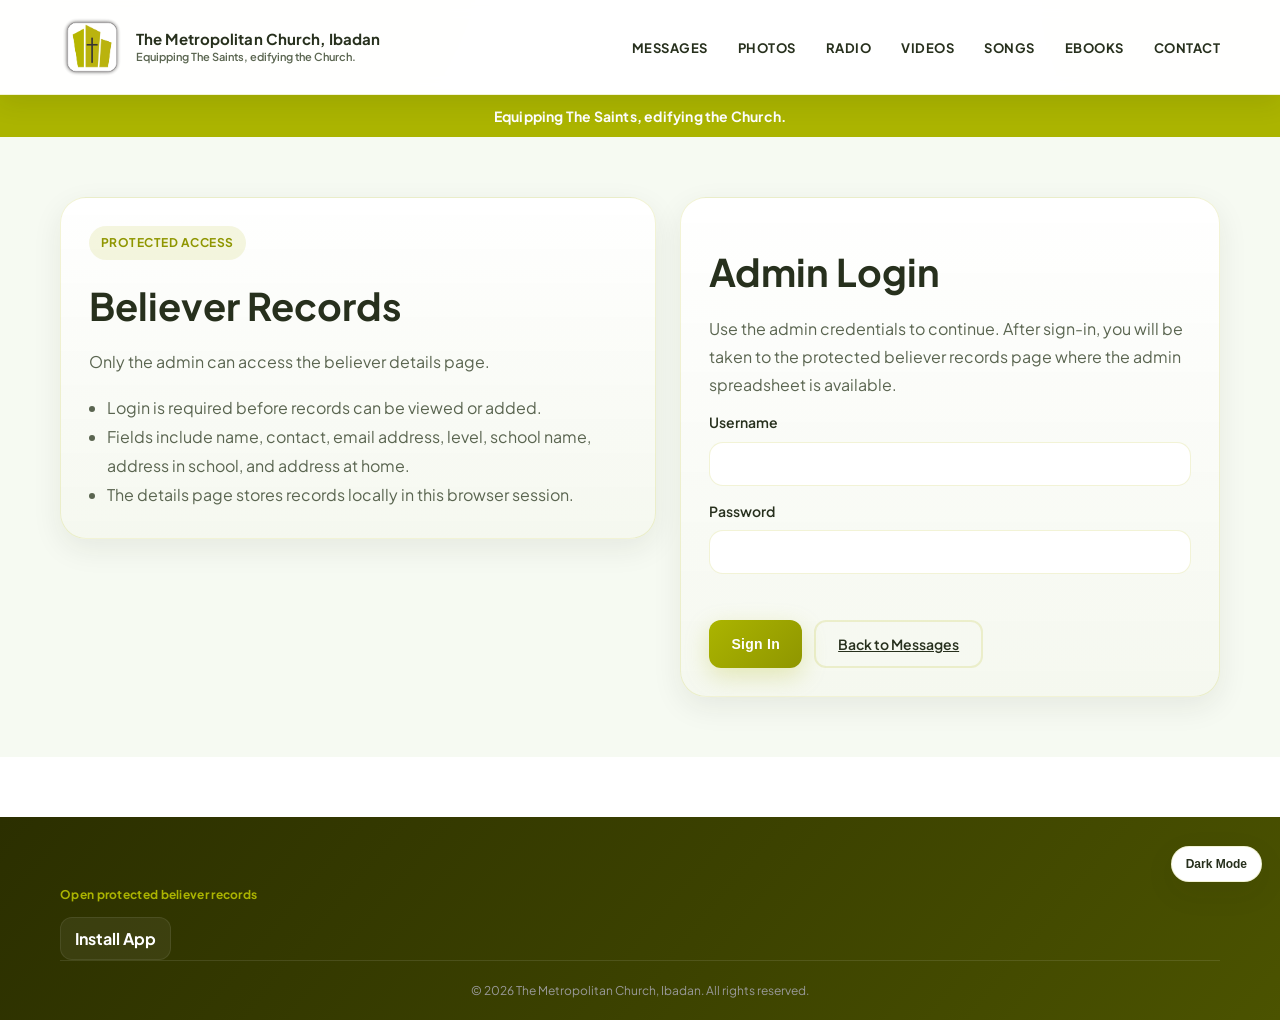
==== commit 73098eb7: "Add files via upload" ====
--- a/believer-details.html
+++ b/believer-details.html
@@ -10,7 +10,7 @@
     <nav class="navbar">
         <div class="nav-container">
             <div class="nav-logo">
-                <img src="logo.png" alt="The Metropolitan Church logo" class="church-logo-image">
+                <img src="LOGO TMC.png" alt="The Metropolitan Church logo" class="church-logo-image">
                 <div class="brand-text">
                     <span class="church-name">The Metropolitan Church, Ibadan</span>
                     <span class="church-motto">Equipping The Saints, edifying the Church.</span>
--- a/styles.css
+++ b/styles.css
@@ -117,8 +117,8 @@
 }
 
 .church-logo-image {
-    width: 46px;
-    height: 46px;
+    width: 64px;
+    height: 64px;
     object-fit: contain;
     flex: 0 0 auto;
 }
@@ -256,6 +256,8 @@
     justify-content: center;
     position: relative;
 }
+
+/* splash overlay removed; PWA splash handled via manifest/icons */
 
 .hero::after {
     content: '';
@@ -564,6 +566,111 @@
 
 .card-link:hover {
     color: var(--primary-dark);
+}
+
+/* ============================================
+   Photo Preview Modal
+   ============================================ */
+.photo-modal {
+    position: fixed;
+    inset: 0;
+    z-index: 1400;
+    display: flex;
+    align-items: center;
+    justify-content: center;
+    padding: 24px;
+}
+
+.photo-modal[hidden] {
+    display: none;
+}
+
+.photo-modal-backdrop {
+    position: absolute;
+    inset: 0;
+    background: rgba(13, 16, 10, 0.72);
+    backdrop-filter: blur(6px);
+}
+
+.photo-modal-dialog {
+    position: relative;
+    z-index: 1;
+    width: min(960px, 100%);
+    background: var(--site-bg);
+    border: 1px solid rgba(16, 20, 12, 0.08);
+    border-radius: 20px;
+    box-shadow: 0 28px 70px rgba(0, 0, 0, 0.32);
+    overflow: hidden;
+}
+
+.photo-modal-close {
+    position: absolute;
+    top: 12px;
+    right: 12px;
+    width: 38px;
+    height: 38px;
+    border: none;
+    border-radius: 999px;
+    background: rgba(255, 255, 255, 0.92);
+    color: var(--text-primary);
+    font-size: 26px;
+    line-height: 1;
+    cursor: pointer;
+    z-index: 2;
+}
+
+.photo-modal-image {
+    display: block;
+    width: 100%;
+    max-height: min(72vh, 720px);
+    object-fit: contain;
+    background: #0f140e;
+}
+
+.photo-modal-footer {
+    display: flex;
+    align-items: center;
+    justify-content: space-between;
+    gap: 16px;
+    padding: 18px 22px;
+}
+
+.photo-modal-footer h3 {
+    margin-bottom: 6px;
+    font-size: 20px;
+    color: var(--text-primary);
+}
+
+.photo-modal-footer p {
+    margin: 0;
+    color: var(--text-secondary);
+    font-size: 14px;
+}
+
+.photo-modal-download {
+    flex: 0 0 auto;
+    padding: 10px 16px;
+    font-size: 13px;
+}
+
+body.photo-modal-open {
+    overflow: hidden;
+}
+
+@media (max-width: 640px) {
+    .photo-modal {
+        padding: 12px;
+    }
+
+    .photo-modal-footer {
+        flex-direction: column;
+        align-items: stretch;
+    }
+
+    .photo-modal-download {
+        width: 100%;
+        text-align: center;
+    }
 }
 
 /* ============================================
@@ -1966,8 +2073,8 @@
     }
 
     .church-logo-image {
-        width: 38px;
-        height: 38px;
+        width: 48px;
+        height: 48px;
     }
 
     .church-name {
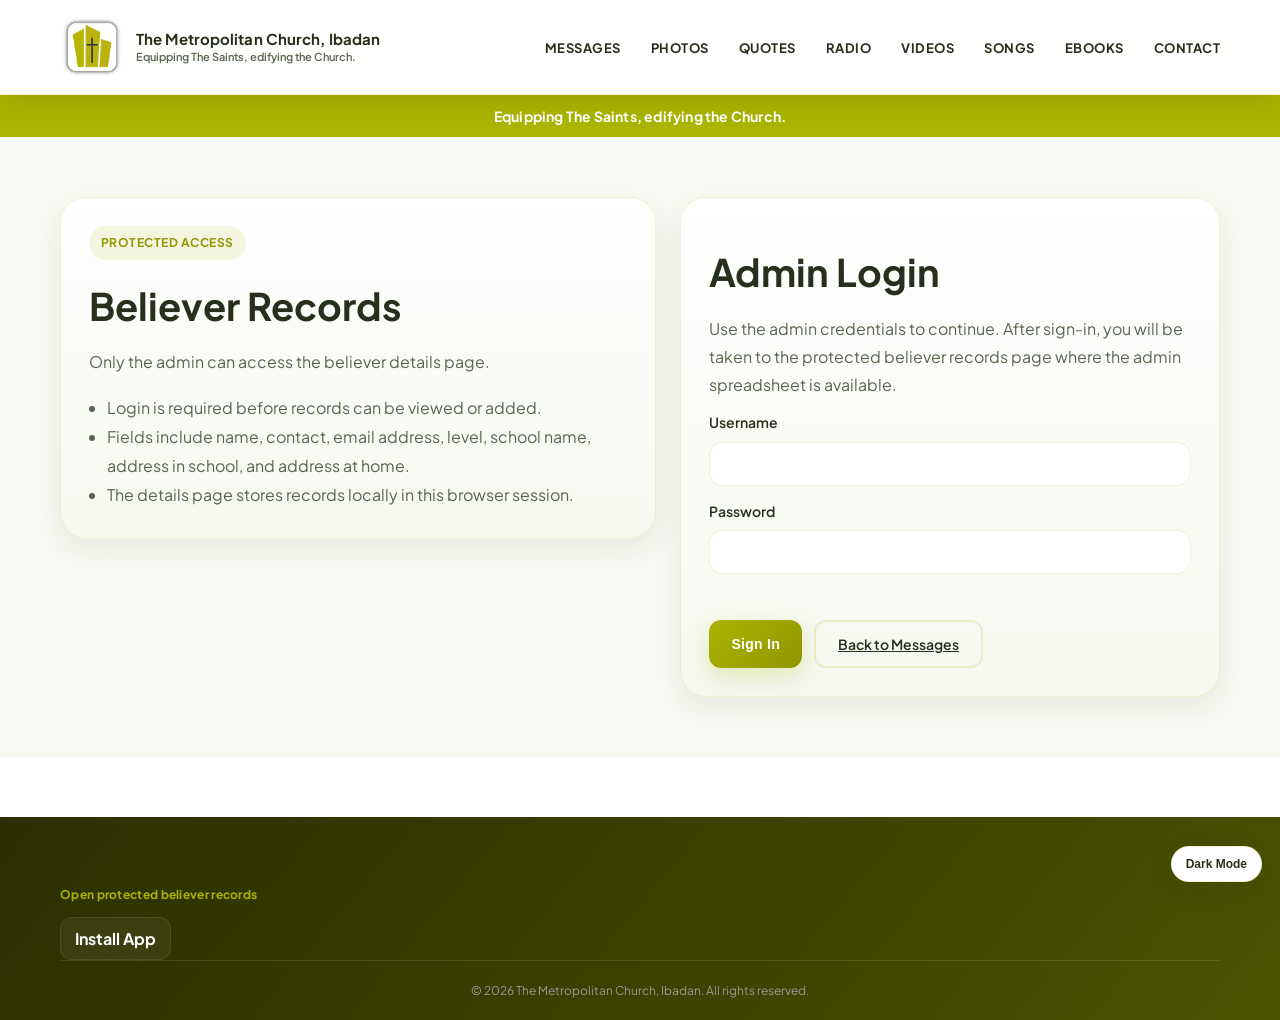
==== commit ebb7531f: "Add files via upload" ====
--- a/believer-details.html
+++ b/believer-details.html
@@ -2,7 +2,7 @@
 <html lang="en">
 <head>
     <meta charset="UTF-8">
-    <meta name="viewport" content="width=device-width, initial-scale=1.0">
+    <meta name="viewport" content="width=device-width, initial-scale=1.0, maximum-scale=1.0, user-scalable=no">
     <title>Believer Details | The Metropolitan Church, Ibadan</title>
     <link rel="stylesheet" href="styles.css">
 </head>
@@ -19,6 +19,7 @@
             <ul class="nav-menu" id="navMenu">
                 <li class="nav-item"><a href="index.html" class="nav-link">MESSAGES</a></li>
                 <li class="nav-item"><a href="photos.html" class="nav-link">PHOTOS</a></li>
+                <li class="nav-item"><a href="quotes.html" class="nav-link">QUOTES</a></li>
                 <li class="nav-item"><a href="radio.html" class="nav-link">RADIO</a></li>
                 <li class="nav-item"><a href="videos.html" class="nav-link">VIDEOS</a></li>
                 <li class="nav-item"><a href="songs.html" class="nav-link">SONGS</a></li>
@@ -47,6 +48,303 @@
                     <a href="https://docs.google.com/spreadsheets/d/1bCGuGFbTkvkgX9Ftc40aV59Pl0Q-dfIAztJ81ndfBuY/edit?usp=sharing" target="_blank" rel="noopener noreferrer" class="btn btn-primary">Open Admin Spreadsheet</a>
                     <button type="button" id="logoutBtn" class="btn btn-secondary">Logout</button>
                 </div>
+                
+                <div class="contact-list" style="margin-top:22px;">
+                    <h3>Contacts</h3>
+                    <div class="contact-search" style="margin:8px 0 12px 0; display:flex; gap:8px; align-items:center;">
+                        <input id="contactsSearchInput" type="search" placeholder="Search contacts (name, hall, department, phone)" style="flex:1; padding:8px; border:1px solid #ddd; border-radius:4px;">
+                        <button id="contactsSearchBtn" class="btn btn-primary" type="button">Search</button>
+                        <button id="contactsClearBtn" class="btn" type="button" style="background:#f4f4f4;">Clear</button>
+                    </div>
+                    <div style="overflow-x:auto;">
+                        <table class="contact-table" style="width:100%; border-collapse:collapse;">
+                            <thead>
+                                <tr style="background:#f4f4f4; text-align:left;">
+                                    <th style="padding:8px; border:1px solid #e0e0e0; width:6%;">S/N</th>
+                                    <th style="padding:8px; border:1px solid #e0e0e0;">NAME</th>
+                                    <th style="padding:8px; border:1px solid #e0e0e0;">HALL</th>
+                                    <th style="padding:8px; border:1px solid #e0e0e0;">DEPARTMENT</th>
+                                    <th style="padding:8px; border:1px solid #e0e0e0;">PHONE NUMBER</th>
+                                </tr>
+                            </thead>
+                            <tbody>
+                                <tr>
+                                    <td style="padding:8px; border:1px solid #e0e0e0;">1</td>
+                                    <td style="padding:8px; border:1px solid #e0e0e0;">Brother King Abiola</td>
+                                    <td style="padding:8px; border:1px solid #e0e0e0;">Tedder A51</td>
+                                    <td style="padding:8px; border:1px solid #e0e0e0;">EHS</td>
+                                    <td style="padding:8px; border:1px solid #e0e0e0;">07045538433</td>
+                                </tr>
+                                <tr>
+                                    <td style="padding:8px; border:1px solid #e0e0e0;">2</td>
+                                    <td style="padding:8px; border:1px solid #e0e0e0;">Sister Victory Nwokocha</td>
+                                    <td style="padding:8px; border:1px solid #e0e0e0;">Queens I25</td>
+                                    <td style="padding:8px; border:1px solid #e0e0e0;">Economics</td>
+                                    <td style="padding:8px; border:1px solid #e0e0e0;">09064292277</td>
+                                </tr>
+                                <tr>
+                                    <td style="padding:8px; border:1px solid #e0e0e0;">3</td>
+                                    <td style="padding:8px; border:1px solid #e0e0e0;">Brother Harel West (Davi)</td>
+                                    <td style="padding:8px; border:1px solid #e0e0e0;">Indy A51</td>
+                                    <td style="padding:8px; border:1px solid #e0e0e0;">Mechanical engineering</td>
+                                    <td style="padding:8px; border:1px solid #e0e0e0;">07057449947</td>
+                                </tr>
+                                <tr>
+                                    <td style="padding:8px; border:1px solid #e0e0e0;">4</td>
+                                    <td style="padding:8px; border:1px solid #e0e0e0;">Brother Samson</td>
+                                    <td style="padding:8px; border:1px solid #e0e0e0;">Kuti B47</td>
+                                    <td style="padding:8px; border:1px solid #e0e0e0;">Political science</td>
+                                    <td style="padding:8px; border:1px solid #e0e0e0;">07047482999</td>
+                                </tr>
+                                <tr>
+                                    <td style="padding:8px; border:1px solid #e0e0e0;">5</td>
+                                    <td style="padding:8px; border:1px solid #e0e0e0;">Sister Testimony</td>
+                                    <td style="padding:8px; border:1px solid #e0e0e0;">Queens</td>
+                                    <td style="padding:8px; border:1px solid #e0e0e0;">Geology</td>
+                                    <td style="padding:8px; border:1px solid #e0e0e0;">07030011378</td>
+                                </tr>
+                                <tr>
+                                    <td style="padding:8px; border:1px solid #e0e0e0;">6</td>
+                                    <td style="padding:8px; border:1px solid #e0e0e0;">Sister Adedayo</td>
+                                    <td style="padding:8px; border:1px solid #e0e0e0;">Idia</td>
+                                    <td style="padding:8px; border:1px solid #e0e0e0;">Dentistry</td>
+                                    <td style="padding:8px; border:1px solid #e0e0e0;">07016205604</td>
+                                </tr>
+                                <tr>
+                                    <td style="padding:8px; border:1px solid #e0e0e0;">7</td>
+                                    <td style="padding:8px; border:1px solid #e0e0e0;">Brother Peter Goodluck</td>
+                                    <td style="padding:8px; border:1px solid #e0e0e0;">Kuti B2</td>
+                                    <td style="padding:8px; border:1px solid #e0e0e0;">Quantity Survey</td>
+                                    <td style="padding:8px; border:1px solid #e0e0e0;">07075224378</td>
+                                </tr>
+                                <tr>
+                                    <td style="padding:8px; border:1px solid #e0e0e0;">8</td>
+                                    <td style="padding:8px; border:1px solid #e0e0e0;">Sister Oluwafadekemi</td>
+                                    <td style="padding:8px; border:1px solid #e0e0e0;">Awo D63</td>
+                                    <td style="padding:8px; border:1px solid #e0e0e0;">Adult Education</td>
+                                    <td style="padding:8px; border:1px solid #e0e0e0;">+234 814 012 3763</td>
+                                </tr>
+                                <tr>
+                                    <td style="padding:8px; border:1px solid #e0e0e0;">9</td>
+                                    <td style="padding:8px; border:1px solid #e0e0e0;">Sister Olamide</td>
+                                    <td style="padding:8px; border:1px solid #e0e0e0;">Awo D63</td>
+                                    <td style="padding:8px; border:1px solid #e0e0e0;">Adult Education</td>
+                                    <td style="padding:8px; border:1px solid #e0e0e0;">0916 723 1827</td>
+                                </tr>
+                                <tr>
+                                    <td style="padding:8px; border:1px solid #e0e0e0;">10</td>
+                                    <td style="padding:8px; border:1px solid #e0e0e0;">Sister Rachael</td>
+                                    <td style="padding:8px; border:1px solid #e0e0e0;">Awo D64</td>
+                                    <td style="padding:8px; border:1px solid #e0e0e0;">Sociology</td>
+                                    <td style="padding:8px; border:1px solid #e0e0e0;">09079157366</td>
+                                </tr>
+                                <tr>
+                                    <td style="padding:8px; border:1px solid #e0e0e0;">11</td>
+                                    <td style="padding:8px; border:1px solid #e0e0e0;">Sister Divine Oluebube Ojinmah</td>
+                                    <td style="padding:8px; border:1px solid #e0e0e0;">Awo D62</td>
+                                    <td style="padding:8px; border:1px solid #e0e0e0;">Agricultural economics</td>
+                                    <td style="padding:8px; border:1px solid #e0e0e0;">08165225125</td>
+                                </tr>
+                                <tr>
+                                    <td style="padding:8px; border:1px solid #e0e0e0;">12</td>
+                                    <td style="padding:8px; border:1px solid #e0e0e0;">Sister Teni Adetayo</td>
+                                    <td style="padding:8px; border:1px solid #e0e0e0;">Awo D63</td>
+                                    <td style="padding:8px; border:1px solid #e0e0e0;">Adult Education</td>
+                                    <td style="padding:8px; border:1px solid #e0e0e0;">+234 906 505 9169</td>
+                                </tr>
+                                <tr>
+                                    <td style="padding:8px; border:1px solid #e0e0e0;">13</td>
+                                    <td style="padding:8px; border:1px solid #e0e0e0;">Brother Olaoluwa</td>
+                                    <td style="padding:8px; border:1px solid #e0e0e0;">Kuti B47</td>
+                                    <td style="padding:8px; border:1px solid #e0e0e0;">Agricultural Engineering</td>
+                                    <td style="padding:8px; border:1px solid #e0e0e0;">+234 812 760 1769</td>
+                                </tr>
+                                <tr>
+                                    <td style="padding:8px; border:1px solid #e0e0e0;">14</td>
+                                    <td style="padding:8px; border:1px solid #e0e0e0;">Brother Asegun</td>
+                                    <td style="padding:8px; border:1px solid #e0e0e0;">Kuti B47</td>
+                                    <td style="padding:8px; border:1px solid #e0e0e0;">MBBS</td>
+                                    <td style="padding:8px; border:1px solid #e0e0e0;">+234 705 494 9218</td>
+                                </tr>
+                                <tr>
+                                    <td style="padding:8px; border:1px solid #e0e0e0;">15</td>
+                                    <td style="padding:8px; border:1px solid #e0e0e0;">Brother Victor</td>
+                                    <td style="padding:8px; border:1px solid #e0e0e0;">&nbsp;</td>
+                                    <td style="padding:8px; border:1px solid #e0e0e0;">food tech</td>
+                                    <td style="padding:8px; border:1px solid #e0e0e0;">+234 704 890 7891</td>
+                                </tr>
+                                <tr>
+                                    <td style="padding:8px; border:1px solid #e0e0e0;">16</td>
+                                    <td style="padding:8px; border:1px solid #e0e0e0;">Brother Tega</td>
+                                    <td style="padding:8px; border:1px solid #e0e0e0;">Kuti</td>
+                                    <td style="padding:8px; border:1px solid #e0e0e0;">&nbsp;</td>
+                                    <td style="padding:8px; border:1px solid #e0e0e0;">+234 816 011 0146</td>
+                                </tr>
+                                <tr>
+                                    <td style="padding:8px; border:1px solid #e0e0e0;">17</td>
+                                    <td style="padding:8px; border:1px solid #e0e0e0;">Brother Michael</td>
+                                    <td style="padding:8px; border:1px solid #e0e0e0;">Kuti B48</td>
+                                    <td style="padding:8px; border:1px solid #e0e0e0;">Pet Engineering</td>
+                                    <td style="padding:8px; border:1px solid #e0e0e0;">08144739800</td>
+                                </tr>
+                                <tr>
+                                    <td style="padding:8px; border:1px solid #e0e0e0;">18</td>
+                                    <td style="padding:8px; border:1px solid #e0e0e0;">Brother Temi Oyaromade</td>
+                                    <td style="padding:8px; border:1px solid #e0e0e0;">Mellanby</td>
+                                    <td style="padding:8px; border:1px solid #e0e0e0;">MBBS 400l</td>
+                                    <td style="padding:8px; border:1px solid #e0e0e0;">08102318021</td>
+                                </tr>
+                                <tr>
+                                    <td style="padding:8px; border:1px solid #e0e0e0;">19</td>
+                                    <td style="padding:8px; border:1px solid #e0e0e0;">Ayomide Yaya</td>
+                                    <td style="padding:8px; border:1px solid #e0e0e0;">Ojoh</td>
+                                    <td style="padding:8px; border:1px solid #e0e0e0;">Law</td>
+                                    <td style="padding:8px; border:1px solid #e0e0e0;">09044267892</td>
+                                </tr>
+                                <tr>
+                                    <td style="padding:8px; border:1px solid #e0e0e0;">20</td>
+                                    <td style="padding:8px; border:1px solid #e0e0e0;">Demilade Adekoya</td>
+                                    <td style="padding:8px; border:1px solid #e0e0e0;">Bello A42</td>
+                                    <td style="padding:8px; border:1px solid #e0e0e0;">Petroleum Engineering</td>
+                                    <td style="padding:8px; border:1px solid #e0e0e0;">09150673737</td>
+                                </tr>
+                                <tr>
+                                    <td style="padding:8px; border:1px solid #e0e0e0;">21</td>
+                                    <td style="padding:8px; border:1px solid #e0e0e0;">King Abuh</td>
+                                    <td style="padding:8px; border:1px solid #e0e0e0;">Bello A45</td>
+                                    <td style="padding:8px; border:1px solid #e0e0e0;">Electrolum Engineering</td>
+                                    <td style="padding:8px; border:1px solid #e0e0e0;">09067350519</td>
+                                </tr>
+                                <tr>
+                                    <td style="padding:8px; border:1px solid #e0e0e0;">22</td>
+                                    <td style="padding:8px; border:1px solid #e0e0e0;">Stephen Nnachiajah</td>
+                                    <td style="padding:8px; border:1px solid #e0e0e0;">Bello A50</td>
+                                    <td style="padding:8px; border:1px solid #e0e0e0;">Accounting</td>
+                                    <td style="padding:8px; border:1px solid #e0e0e0;">07025867569</td>
+                                </tr>
+                                <tr>
+                                    <td style="padding:8px; border:1px solid #e0e0e0;">23</td>
+                                    <td style="padding:8px; border:1px solid #e0e0e0;">Eliam Ilesanmi</td>
+                                    <td style="padding:8px; border:1px solid #e0e0e0;">Agobwo</td>
+                                    <td style="padding:8px; border:1px solid #e0e0e0;">Biochemistry</td>
+                                    <td style="padding:8px; border:1px solid #e0e0e0;">09049972727</td>
+                                </tr>
+                                <tr>
+                                    <td style="padding:8px; border:1px solid #e0e0e0;">24</td>
+                                    <td style="padding:8px; border:1px solid #e0e0e0;">Joshua Amadi</td>
+                                    <td style="padding:8px; border:1px solid #e0e0e0;">Kuti B4</td>
+                                    <td style="padding:8px; border:1px solid #e0e0e0;">Geography</td>
+                                    <td style="padding:8px; border:1px solid #e0e0e0;">08109662858</td>
+                                </tr>
+                                <tr>
+                                    <td style="padding:8px; border:1px solid #e0e0e0;">25</td>
+                                    <td style="padding:8px; border:1px solid #e0e0e0;">Bro Vincent</td>
+                                    <td style="padding:8px; border:1px solid #e0e0e0;">Zik C65</td>
+                                    <td style="padding:8px; border:1px solid #e0e0e0;">Biochemistry</td>
+                                    <td style="padding:8px; border:1px solid #e0e0e0;">+2347049606166</td>
+                                </tr>
+                                <tr>
+                                    <td style="padding:8px; border:1px solid #e0e0e0;">26</td>
+                                    <td style="padding:8px; border:1px solid #e0e0e0;">Brother Seun</td>
+                                    <td style="padding:8px; border:1px solid #e0e0e0;">Kuti B4</td>
+                                    <td style="padding:8px; border:1px solid #e0e0e0;">Architecture</td>
+                                    <td style="padding:8px; border:1px solid #e0e0e0;">07082981427</td>
+                                </tr>
+                                <tr>
+                                    <td style="padding:8px; border:1px solid #e0e0e0;">27</td>
+                                    <td style="padding:8px; border:1px solid #e0e0e0;">Brother Divine Adeleye</td>
+                                    <td style="padding:8px; border:1px solid #e0e0e0;">Kuti B8</td>
+                                    <td style="padding:8px; border:1px solid #e0e0e0;">Political science</td>
+                                    <td style="padding:8px; border:1px solid #e0e0e0;">08069155406</td>
+                                </tr>
+                                <tr>
+                                    <td style="padding:8px; border:1px solid #e0e0e0;">28</td>
+                                    <td style="padding:8px; border:1px solid #e0e0e0;">Sister Miracle</td>
+                                    <td style="padding:8px; border:1px solid #e0e0e0;">&nbsp;</td>
+                                    <td style="padding:8px; border:1px solid #e0e0e0;">Corper</td>
+                                    <td style="padding:8px; border:1px solid #e0e0e0;">07034950696</td>
+                                </tr>
+                                <tr>
+                                    <td style="padding:8px; border:1px solid #e0e0e0;">29</td>
+                                    <td style="padding:8px; border:1px solid #e0e0e0;">Brother Paul Abodunrin</td>
+                                    <td style="padding:8px; border:1px solid #e0e0e0;">Bello A45</td>
+                                    <td style="padding:8px; border:1px solid #e0e0e0;">Business Education</td>
+                                    <td style="padding:8px; border:1px solid #e0e0e0;">09033861076</td>
+                                </tr>
+                                <tr>
+                                    <td style="padding:8px; border:1px solid #e0e0e0;">30</td>
+                                    <td style="padding:8px; border:1px solid #e0e0e0;">Brother Shola Alao</td>
+                                    <td style="padding:8px; border:1px solid #e0e0e0;">Bello A40</td>
+                                    <td style="padding:8px; border:1px solid #e0e0e0;">Architecture</td>
+                                    <td style="padding:8px; border:1px solid #e0e0e0;">08147491723</td>
+                                </tr>
+                                <tr>
+                                    <td style="padding:8px; border:1px solid #e0e0e0;">31</td>
+                                    <td style="padding:8px; border:1px solid #e0e0e0;">Brother Favour Adeleke</td>
+                                    <td style="padding:8px; border:1px solid #e0e0e0;">Bello A28</td>
+                                    <td style="padding:8px; border:1px solid #e0e0e0;">Microbiology</td>
+                                    <td style="padding:8px; border:1px solid #e0e0e0;">09020255198</td>
+                                </tr>
+                                <tr>
+                                    <td style="padding:8px; border:1px solid #e0e0e0;">32</td>
+                                    <td style="padding:8px; border:1px solid #e0e0e0;">Brother Emmanuel Akinola</td>
+                                    <td style="padding:8px; border:1px solid #e0e0e0;">Kuti B8</td>
+                                    <td style="padding:8px; border:1px solid #e0e0e0;">Economics</td>
+                                    <td style="padding:8px; border:1px solid #e0e0e0;">08125006749</td>
+                                </tr>
+                                <tr>
+                                    <td style="padding:8px; border:1px solid #e0e0e0;">33</td>
+                                    <td style="padding:8px; border:1px solid #e0e0e0;">Brother Timothy</td>
+                                    <td style="padding:8px; border:1px solid #e0e0e0;">Bello A45</td>
+                                    <td style="padding:8px; border:1px solid #e0e0e0;">Computer Science</td>
+                                    <td style="padding:8px; border:1px solid #e0e0e0;">09021947088</td>
+                                </tr>
+                                <tr>
+                                    <td style="padding:8px; border:1px solid #e0e0e0;">33</td>
+                                    <td style="padding:8px; border:1px solid #e0e0e0;">Ugochukwu Ezenwa</td>
+                                    <td style="padding:8px; border:1px solid #e0e0e0;">Kuti B12</td>
+                                    <td style="padding:8px; border:1px solid #e0e0e0;">Accounting</td>
+                                    <td style="padding:8px; border:1px solid #e0e0e0;">08127959426</td>
+                                </tr>
+                                <tr>
+                                    <td style="padding:8px; border:1px solid #e0e0e0;">34</td>
+                                    <td style="padding:8px; border:1px solid #e0e0e0;">Chigozie Okorafo</td>
+                                    <td style="padding:8px; border:1px solid #e0e0e0;">Mellanby A35</td>
+                                    <td style="padding:8px; border:1px solid #e0e0e0;">Law</td>
+                                    <td style="padding:8px; border:1px solid #e0e0e0;">09030021004</td>
+                                </tr>
+                                <tr>
+                                    <td style="padding:8px; border:1px solid #e0e0e0;">35</td>
+                                    <td style="padding:8px; border:1px solid #e0e0e0;">Sister Eniola</td>
+                                    <td style="padding:8px; border:1px solid #e0e0e0;">Awo D64</td>
+                                    <td style="padding:8px; border:1px solid #e0e0e0;">Sociology</td>
+                                    <td style="padding:8px; border:1px solid #e0e0e0;">07019161798</td>
+                                </tr>
+                                <tr>
+                                    <td style="padding:8px; border:1px solid #e0e0e0;">36</td>
+                                    <td style="padding:8px; border:1px solid #e0e0e0;">Brother Emmanuel Abimbola</td>
+                                    <td style="padding:8px; border:1px solid #e0e0e0;">Kuti B31</td>
+                                    <td style="padding:8px; border:1px solid #e0e0e0;">Science and technology education</td>
+                                    <td style="padding:8px; border:1px solid #e0e0e0;">08081639558</td>
+                                </tr>
+                                <tr>
+                                    <td style="padding:8px; border:1px solid #e0e0e0;">37</td>
+                                    <td style="padding:8px; border:1px solid #e0e0e0;">Brother Olatunde Ogunlana</td>
+                                    <td style="padding:8px; border:1px solid #e0e0e0;">Kuti B62</td>
+                                    <td style="padding:8px; border:1px solid #e0e0e0;">Biochemistry</td>
+                                    <td style="padding:8px; border:1px solid #e0e0e0;">07035110484</td>
+                                </tr>
+                                <tr>
+                                    <td style="padding:8px; border:1px solid #e0e0e0;">38</td>
+                                    <td style="padding:8px; border:1px solid #e0e0e0;">Brother Samuel Lawal</td>
+                                    <td style="padding:8px; border:1px solid #e0e0e0;">Bello A47</td>
+                                    <td style="padding:8px; border:1px solid #e0e0e0;">Computer Science</td>
+                                    <td style="padding:8px; border:1px solid #e0e0e0;">09061537601</td>
+                                </tr>
+                            </tbody>
+                        </table>
+                    </div>
+                </div>
             </div>
         </div>
     </section>
--- a/styles.css
+++ b/styles.css
@@ -85,6 +85,103 @@
 }
 
 /* ============================================
+   Custom PWA Splash Screen
+   ============================================ */
+.pwa-splash {
+    position: fixed;
+    inset: 0;
+    display: flex;
+    align-items: center;
+    justify-content: center;
+    background: #ffffff;
+    z-index: 9999;
+    transition: opacity 350ms cubic-bezier(0.25, 0.46, 0.45, 0.94), visibility 350ms ease;
+    opacity: 1;
+    visibility: visible;
+}
+
+.pwa-splash.hidden {
+    opacity: 0;
+    visibility: hidden;
+    pointer-events: none;
+}
+
+.pwa-splash-container {
+    display: flex;
+    flex-direction: column;
+    align-items: center;
+    gap: 20px;
+    text-align: center;
+}
+
+.pwa-splash-logo {
+    width: 80px;
+    height: auto;
+    object-fit: contain;
+    display: block;
+    animation: splash-fade-in 500ms ease forwards;
+}
+
+.pwa-splash-text {
+    font-family: 'Source Serif 4', Georgia, serif;
+    font-size: 18px;
+    font-weight: 700;
+    color: var(--text-primary);
+    letter-spacing: 0.05em;
+    animation: splash-fade-in 600ms ease forwards;
+    animation-delay: 100ms;
+}
+
+.pwa-splash-dots {
+    display: flex;
+    align-items: center;
+    justify-content: center;
+    gap: 10px;
+    margin-top: 2px;
+}
+
+.pwa-splash-dots span {
+    width: 10px;
+    height: 10px;
+    border-radius: 50%;
+    background: var(--primary-color);
+    opacity: 0.3;
+    animation: splash-dot-wave 1s ease-in-out infinite;
+}
+
+.pwa-splash-dots span:nth-child(2) {
+    animation-delay: 0.15s;
+}
+
+.pwa-splash-dots span:nth-child(3) {
+    animation-delay: 0.3s;
+}
+
+@keyframes splash-fade-in {
+    from {
+        opacity: 0;
+        transform: scale(0.95);
+    }
+    to {
+        opacity: 1;
+        transform: scale(1);
+    }
+}
+
+@keyframes splash-dot-wave {
+    0%,
+    80%,
+    100% {
+        transform: scale(0.8);
+        opacity: 0.3;
+    }
+    40% {
+        transform: scale(1);
+        opacity: 1;
+    }
+}
+
+/* ============================================
    Navigation
    ============================================ */
 .navbar {
@@ -245,8 +342,13 @@
    ============================================ */
 .hero {
     background:
+        linear-gradient(rgba(13, 56, 34, 0.04) 1px, transparent 1px),
+        linear-gradient(90deg, rgba(13, 56, 34, 0.04) 1px, transparent 1px),
         linear-gradient(120deg, rgba(171, 180, 0, 0.95) 0%, rgba(241, 246, 224, 0.95) 52%, rgba(255, 255, 255, 1) 100%),
         radial-gradient(circle at 80% 12%, rgba(143, 150, 0, 0.25), transparent 34%);
+    background-size: 40px 40px, 40px 40px, 100% 100%, 100% 100%;
+    background-position: 0 0, 0 0, 0 0, 0 0;
+    background-repeat: repeat, repeat, no-repeat, no-repeat;
     color: #1f2a11;
     padding: 100px 20px;
     text-align: center;
@@ -281,10 +383,77 @@
     margin: 0;
 }
 
+.sr-only {
+    position: absolute;
+    width: 1px;
+    height: 1px;
+    padding: 0;
+    margin: -1px;
+    overflow: hidden;
+    clip: rect(0, 0, 0, 0);
+    white-space: nowrap;
+    border: 0;
+}
+
+.messages-hero {
+    position: relative;
+    overflow: hidden;
+    background-color: #e3f2ec;
+    background-image:
+        linear-gradient(rgba(13, 56, 34, 0.04) 1px, transparent 1px),
+        linear-gradient(90deg, rgba(13, 56, 34, 0.04) 1px, transparent 1px);
+    background-size: 40px 40px;
+    background-repeat: repeat, repeat;
+    color: #0d3822;
+    padding: 72px 0;
+}
+
+.messages-hero::after {
+    content: none;
+}
+
+.messages-hero-content {
+    position: relative;
+    z-index: 1;
+    max-width: 760px;
+}
+
+.hero-kicker {
+    display: inline-flex;
+    align-items: center;
+    gap: 8px;
+    padding: 8px 14px;
+    border: 1px solid rgba(13, 56, 34, 0.22);
+    border-radius: 999px;
+    background: rgba(13, 56, 34, 0.08);
+    color: #0d3822;
+    font-size: 12px;
+    font-weight: 800;
+    letter-spacing: 0.12em;
+    text-transform: uppercase;
+}
+
+.messages-hero h1 {
+    margin: 22px 0 14px;
+    font-family: 'Source Serif 4', Georgia, serif;
+    font-size: clamp(42px, 7vw, 76px);
+    line-height: 0.95;
+    letter-spacing: -0.04em;
+    color: #0d3822;
+}
+
+.messages-hero p {
+    margin: 0;
+    max-width: 620px;
+    font-size: clamp(17px, 2.2vw, 21px);
+    line-height: 1.7;
+    color: #143b24;
+}
+
 .breadcrumb-bar {
     padding: 18px 0 0;
-
-/* Top informational alert for Radio page */
+}
+
 .top-alert {
     padding: 10px 0;
     margin: 12px 0 0;
@@ -293,11 +462,11 @@
     border-radius: 12px;
     color: var(--text-primary);
 }
+
 .top-alert p {
     margin: 0;
     padding: 6px 0;
     font-weight: 700;
-}
 }
 
 .breadcrumb {
@@ -426,6 +595,36 @@
     gap: 30px;
 }
 
+.articles-section {
+    margin-top: 26px;
+}
+
+.articles-grid .article-card .media-image {
+    background-size: cover;
+}
+
+.articles-grid .article-card h3 {
+    color: var(--text-primary);
+}
+
+.articles-grid .article-card p {
+    color: var(--text-secondary);
+}
+
+.card-link {
+    display: block;
+    padding: 10px 20px 20px;
+    color: var(--primary-color);
+    text-decoration: none;
+    font-weight: 600;
+    font-size: 14px;
+    transition: color 0.3s ease;
+}
+
+.card-link:hover {
+    color: var(--primary-dark);
+}
+
 @media (max-width: 768px) {
     .media-grid {
         display: flex;
@@ -502,6 +701,103 @@
     box-shadow: 0 18px 40px rgba(16,20,12,0.08);
 }
 
+.gallery-toolbar {
+    display: flex;
+    justify-content: space-between;
+    align-items: end;
+    gap: 24px;
+    margin-bottom: 28px;
+}
+
+.gallery-toolbar .section-note {
+    margin: 8px 0 0;
+    color: var(--text-secondary);
+}
+
+.gallery-grid {
+    grid-template-columns: repeat(auto-fit, minmax(240px, 1fr));
+    grid-auto-rows: 1fr;
+    gap: 24px;
+}
+
+.photo-card[hidden] {
+    display: none !important;
+}
+
+.photo-card a {
+    position: relative;
+    display: block;
+    overflow: hidden;
+}
+
+.photo-card .media-image {
+    height: 260px;
+    display: block;
+    width: 100%;
+    border-radius: 0;
+    object-fit: cover;
+    transition: transform 0.35s ease, filter 0.35s ease;
+}
+
+.photo-card:nth-child(2n) .media-image {
+    height: 310px;
+}
+
+.photo-card:hover .media-image {
+    transform: scale(1.045);
+    filter: saturate(1.05);
+}
+
+.photo-overlay {
+    position: absolute;
+    inset: auto 14px 14px;
+    display: flex;
+    flex-direction: column;
+    gap: 2px;
+    padding: 12px 14px;
+    border-radius: 16px;
+    background: rgba(16,20,12,0.72);
+    color: #ffffff;
+    backdrop-filter: blur(12px);
+    opacity: 0;
+    transform: translateY(12px);
+    transition: opacity 0.28s ease, transform 0.28s ease;
+}
+
+.photo-card:hover .photo-overlay,
+.photo-card:focus-within .photo-overlay {
+    opacity: 1;
+    transform: translateY(0);
+}
+
+.photo-overlay span {
+    font-weight: 800;
+    font-size: 15px;
+}
+
+.photo-overlay small {
+    color: rgba(255,255,255,0.78);
+    font-weight: 700;
+    text-transform: uppercase;
+    letter-spacing: 0.1em;
+}
+
+.photo-tags {
+    display: flex;
+    flex-wrap: wrap;
+    gap: 8px;
+    padding: 0 20px 10px;
+}
+
+.photo-tags span {
+    padding: 5px 10px;
+    border-radius: 999px;
+    background: rgba(171,180,0,0.12);
+    color: var(--primary-dark);
+    font-size: 12px;
+    font-weight: 800;
+}
+
 .media-image {
     height: 180px;
     background: linear-gradient(135deg, #abb400 0%, #ffffff 100%);
@@ -509,6 +805,43 @@
     align-items: center;
     justify-content: center;
     position: relative;
+}
+
+.media-card[hidden] {
+    display: none !important;
+}
+
+.series-card .media-image {
+    overflow: hidden;
+}
+
+.series-card .media-image::before {
+    content: '';
+    position: absolute;
+    top: 14px;
+    right: 14px;
+    width: 34px;
+    height: 34px;
+    border: 2px solid rgba(255,255,255,0.88);
+    border-bottom: 0;
+    border-radius: 6px;
+    box-shadow: inset 0 5px 0 rgba(255,255,255,0.32);
+    opacity: 0.86;
+}
+
+.series-card .media-image::after {
+    content: 'ARCHIVE';
+    position: absolute;
+    right: 14px;
+    bottom: 14px;
+    padding: 7px 10px;
+    border-radius: 999px;
+    background: rgba(16,20,12,0.58);
+    color: #ffffff;
+    font-size: 11px;
+    font-weight: 900;
+    letter-spacing: 0.12em;
+    backdrop-filter: blur(10px);
 }
 
 .power-summit-image {
@@ -703,17 +1036,20 @@
 }
 
 .audio-player-section {
-    padding-top: 70px;
-    padding-bottom: 70px;
+    position: fixed;
+    bottom: 0;
+    left: 0;
+    right: 0;
+    padding: 14px 0;
+    background: var(--surface-bg);
+    border-top: 1px solid var(--surface-border);
+    box-shadow: 0 -4px 16px rgba(33, 41, 22, 0.08);
+    backdrop-filter: blur(12px);
+    z-index: 800;
 }
 
 .audio-player-glow {
-    position: absolute;
-    inset: -1px;
-    pointer-events: none;
-    background:
-        radial-gradient(circle at top left, rgba(171, 180, 0, 0.14), transparent 22%),
-        radial-gradient(circle at bottom right, rgba(143, 150, 0, 0.12), transparent 26%);
+    display: none;
 }
 
 .audio-player-header,
@@ -725,11 +1061,7 @@
 }
 
 .audio-player-header {
-    display: flex;
-    justify-content: space-between;
-    gap: 18px;
-    align-items: flex-start;
-    margin-bottom: 26px;
+    display: none;
 }
 
 .audio-player-kicker {
@@ -785,31 +1117,35 @@
 }
 
 .audio-player-body {
-    display: grid;
-    grid-template-columns: auto 1fr;
-    gap: 18px;
-    align-items: center;
+    display: flex;
+    gap: 14px;
+    align-items: center;
+    max-width: 1200px;
+    margin: 0 auto;
+    padding: 0 20px;
 }
 
 .audio-play-toggle {
-    width: 84px;
-    height: 84px;
-    border-radius: 22px;
+    width: 40px;
+    height: 40px;
+    border-radius: 8px;
     border: 0;
-    background: linear-gradient(135deg, var(--site-primary), var(--site-accent));
+    background: var(--site-primary);
     color: var(--white);
     display: inline-flex;
     align-items: center;
     justify-content: center;
-    font-size: 24px;
+    font-size: 14px;
     cursor: pointer;
-    box-shadow: 0 16px 30px rgba(143, 150, 0, 0.28);
-    transition: transform 0.2s ease, box-shadow 0.2s ease, opacity 0.2s ease;
+    box-shadow: none;
+    transition: background 0.2s ease, opacity 0.2s ease;
+    flex: 0 0 auto;
 }
 
 .audio-play-toggle:hover {
-    transform: translateY(-2px);
-    box-shadow: 0 20px 36px rgba(143, 150, 0, 0.34);
+    background: var(--site-accent);
+    transform: none;
+    box-shadow: none;
 }
 
 .audio-play-toggle:disabled {
@@ -825,17 +1161,18 @@
 
 .audio-player-meta {
     display: flex;
-    flex-direction: column;
-    gap: 12px;
-}
-
-.audio-player-status {
-    display: inline-flex;
-    align-items: center;
-    gap: 12px;
-    font-size: 15px;
+    flex-direction: row;
+    gap: 16px;
+    align-items: center;
+    flex: 1;
+    min-width: 0;
+}
+
+.audio-status {
+    font-size: 13px;
     font-weight: 600;
-    color: var(--text-primary);
+    color: var(--text-secondary);
+    display: none;
 }
 
 .audio-spinner {
@@ -850,23 +1187,27 @@
 .audio-time-row {
     display: flex;
     justify-content: space-between;
-    gap: 12px;
+    gap: 8px;
     color: var(--text-secondary);
-    font-size: 14px;
-    font-weight: 700;
+    font-size: 12px;
+    font-weight: 600;
     letter-spacing: 0.02em;
+    min-width: 70px;
+    flex: 0 0 auto;
 }
 
 .audio-seek-wrap {
-    margin-top: 22px;
+    margin-top: 0;
+    flex: 1;
+    min-width: 100px;
 }
 
 .audio-seek {
     width: 100%;
     appearance: none;
-    height: 10px;
+    height: 4px;
     border-radius: 999px;
-    background: linear-gradient(90deg, var(--site-primary) 0%, rgba(171, 180, 0, 0.22) 100%);
+    background: rgba(171, 180, 0, 0.16);
     outline: none;
     cursor: pointer;
 }
@@ -878,52 +1219,31 @@
 
 .audio-seek::-webkit-slider-thumb {
     appearance: none;
-    width: 24px;
-    height: 24px;
+    width: 14px;
+    height: 14px;
     border-radius: 50%;
-    background: var(--site-accent);
-    border: 3px solid var(--white);
-    box-shadow: 0 8px 20px rgba(143, 150, 0, 0.34);
+    background: var(--site-primary);
+    border: none;
+    box-shadow: 0 2px 8px rgba(143, 150, 0, 0.28);
 }
 
 .audio-seek::-moz-range-thumb {
-    width: 24px;
-    height: 24px;
+    width: 14px;
+    height: 14px;
     border-radius: 50%;
-    background: var(--site-accent);
-    border: 3px solid var(--white);
-    box-shadow: 0 8px 20px rgba(143, 150, 0, 0.34);
+    background: var(--site-primary);
+    border: none;
+    box-shadow: 0 2px 8px rgba(143, 150, 0, 0.28);
 }
 
 .audio-actions {
-    display: flex;
-    align-items: center;
-    justify-content: space-between;
-    gap: 16px;
-    margin-top: 18px;
-    flex-wrap: wrap;
-}
-
-.audio-secondary {
-    border: 1px solid rgba(171, 180, 0, 0.24);
-    background: rgba(171, 180, 0, 0.08);
-    color: var(--site-primary);
-    padding: 10px 18px;
-    border-radius: 999px;
-    font-weight: 700;
-    cursor: pointer;
-    transition: background 0.2s ease, transform 0.2s ease, color 0.2s ease;
-}
-
-.audio-secondary:hover {
-    background: rgba(171, 180, 0, 0.14);
-    color: var(--site-accent);
-    transform: translateY(-1px);
+    display: none;
 }
 
 .audio-note {
-    font-size: 13px;
+    font-size: 12px;
     color: var(--text-secondary);
+    display: none;
 }
 
 .audio-error {
@@ -965,41 +1285,31 @@
 }
 
 @media (max-width: 768px) {
-    .radio-player {
-        padding: 22px;
-        border-radius: 20px;
-    }
-
-    .audio-player-header,
-    .audio-player-body,
-    .audio-actions {
-        grid-template-columns: 1fr;
-        flex-direction: column;
-        align-items: stretch;
-    }
-
-    .audio-player-header {
-        gap: 14px;
-    }
-
-    .audio-player-live {
-        align-self: flex-start;
+    .audio-player-section {
+        padding: 12px 0;
     }
 
     .audio-player-body {
-        gap: 14px;
+        padding: 0 16px;
+        gap: 12px;
     }
 
     .audio-play-toggle {
-        width: 72px;
-        height: 72px;
-        border-radius: 20px;
-    }
-
-    .audio-note {
-        width: 100%;
-    }
-}
+        width: 36px;
+        height: 36px;
+        font-size: 12px;
+    }
+
+    .audio-time-row {
+        font-size: 11px;
+        min-width: 60px;
+    }
+
+    .audio-seek-wrap {
+        min-width: 80px;
+    }
+}
+
 
 .player-controls {
     display: flex;
@@ -1797,11 +2107,20 @@
 }
 
 .volume-list {
+    display: none;
     background: linear-gradient(135deg, rgba(171,180,0,0.08), rgba(171,180,0,0.03));
-    border: 2px solid rgba(171, 180, 0, 0.2);
-    border-radius: 14px;
-    padding: 16px 18px;
-    animation: slideDown 0.3s ease-out;
+    border: 1px solid rgba(171, 180, 0, 0.18);
+    border-radius: 18px;
+    padding: 14px;
+    animation: slideDown 0.28s ease-out;
+}
+
+.volume-list.is-open {
+    display: block;
+}
+
+.volume-list[hidden] {
+    display: none;
 }
 
 @keyframes slideDown {
@@ -1868,26 +2187,36 @@
    Search Section
    ============================================ */
 .search-section {
-    background: linear-gradient(130deg, var(--primary-color) 0%, #96a000 100%);
-    padding: 30px 0;
+    background: linear-gradient(135deg, rgba(171,180,0,0.10), rgba(246,250,242,0.82));
+    padding: 28px 0 18px;
+}
+
+.search-panel {
+    display: grid;
+    gap: 12px;
 }
 
 .search-box {
-    display: flex;
+    display: grid;
+    grid-template-columns: 1fr auto auto;
     gap: 10px;
-    max-width: 600px;
+    max-width: 760px;
     margin: 0 auto;
+    padding: 8px;
+    background: var(--card-bg);
+    border: 1px solid var(--surface-border);
+    border-radius: 999px;
+    box-shadow: var(--shadow-soft);
 }
 
 .search-input {
-    flex: 1;
-    padding: 12px 18px;
-    border: 2px solid var(--surface-border);
+    min-width: 0;
+    padding: 13px 20px;
+    border: 0;
     border-radius: 999px;
-    font-size: 14px;
+    font-size: 15px;
     color: var(--input-color);
-    background-color: var(--input-bg);
-    transition: border-color 0.3s ease;
+    background: transparent;
 }
 
 .search-input::placeholder {
@@ -1896,54 +2225,101 @@
 
 .search-input:focus {
     outline: none;
-    border-color: var(--primary-dark);
-    box-shadow: 0 0 0 3px rgba(168, 178, 17, 0.2);
-}
-
-.search-btn {
-    padding: 12px 28px;
-    background: linear-gradient(135deg, var(--primary-color) 0%, var(--primary-dark) 100%);
-    color: var(--white);
-    border: none;
-    border-radius: 12px;
-    font-size: 14px;
+}
+
+.search-clear {
+    border: 0;
+    border-radius: 999px;
+    padding: 10px 16px;
+    background: rgba(171,180,0,0.10);
+    color: var(--primary-dark);
     font-weight: 700;
     cursor: pointer;
-    transition: all 0.3s cubic-bezier(0.4, 0, 0.2, 1);
-    box-shadow: 0 8px 20px rgba(143, 150, 0, 0.3);
-    position: relative;
-    overflow: hidden;
-    letter-spacing: 0.3px;
-}
-
-.search-btn::before {
-    content: '🔍';
-    display: inline-block;
-    margin-right: 6px;
+}
+
+.search-btn {
+    padding: 12px 24px;
+    border: 0;
+    border-radius: 999px;
+    background: linear-gradient(135deg, var(--primary-color), var(--primary-dark));
+    color: var(--white);
+    font-weight: 800;
+    cursor: pointer;
+    box-shadow: 0 10px 24px rgba(171,180,0,0.24);
+}
+
+.search-meta {
+    min-height: 22px;
+    text-align: center;
+    color: var(--text-secondary);
     font-size: 14px;
-    transition: transform 0.3s ease;
-}
-
-.search-btn:hover {
-    background: linear-gradient(135deg, var(--primary-dark) 0%, color-mix(in srgb, var(--primary-dark) 70%, black 30%) 100%);
-    transform: translateY(-3px);
-    box-shadow: 0 12px 28px rgba(143, 150, 0, 0.4);
-}
-
-.search-btn:hover::before {
-    transform: scale(1.15);
-}
-
-.search-btn:active {
-    transform: translateY(-1px);
-    box-shadow: 0 6px 16px rgba(143, 150, 0, 0.28);
-}
-
-.no-results {
+    font-weight: 600;
+}
+
+.filter-chips {
+    display: flex;
+    flex-wrap: wrap;
+    justify-content: center;
+    gap: 10px;
+    margin-top: 18px;
+}
+
+.filter-chip {
+    border: 1px solid var(--surface-border);
+    border-radius: 999px;
+    padding: 9px 16px;
+    background: var(--card-bg);
+    color: var(--text-secondary);
+    font-weight: 700;
+    cursor: pointer;
+    box-shadow: 0 6px 16px rgba(16,20,12,0.05);
+}
+
+.filter-chip.is-active,
+.filter-chip:hover {
+    background: var(--primary-color);
+    border-color: var(--primary-color);
+    color: var(--white);
+}
+
+.empty-state {
+    margin: 28px auto 0;
+    max-width: 560px;
+    padding: 34px 24px;
+    border: 1px dashed var(--surface-border);
+    border-radius: 24px;
+    background: var(--card-bg);
     text-align: center;
-    padding: 40px 0;
-    color: var(--text-light);
-    font-size: 16px;
+    box-shadow: var(--shadow-soft);
+}
+
+.empty-state[hidden] {
+    display: none;
+}
+
+.empty-state-icon {
+    width: 54px;
+    height: 54px;
+    display: inline-flex;
+    align-items: center;
+    justify-content: center;
+    margin-bottom: 14px;
+    border-radius: 18px;
+    background: rgba(171,180,0,0.12);
+    color: var(--primary-dark);
+    font-family: 'Source Serif 4', Georgia, serif;
+    font-size: 34px;
+    font-weight: 800;
+}
+
+.empty-state h3 {
+    margin: 0 0 8px;
+    font-size: 24px;
+}
+
+.empty-state p {
+    margin: 0;
+    color: var(--text-secondary);
 }
 
 /* ============================================
@@ -1973,7 +2349,7 @@
     }
 
     .nav-menu.active {
-        max-height: 400px;
+        max-height: 520px;
     }
 
     .nav-item {
@@ -2058,10 +2434,12 @@
     }
 
     .search-box {
-        flex-direction: column;
+        grid-template-columns: 1fr;
+        border-radius: 24px;
     }
 
     .search-input,
+    .search-clear,
     .search-btn {
         width: 100%;
     }
